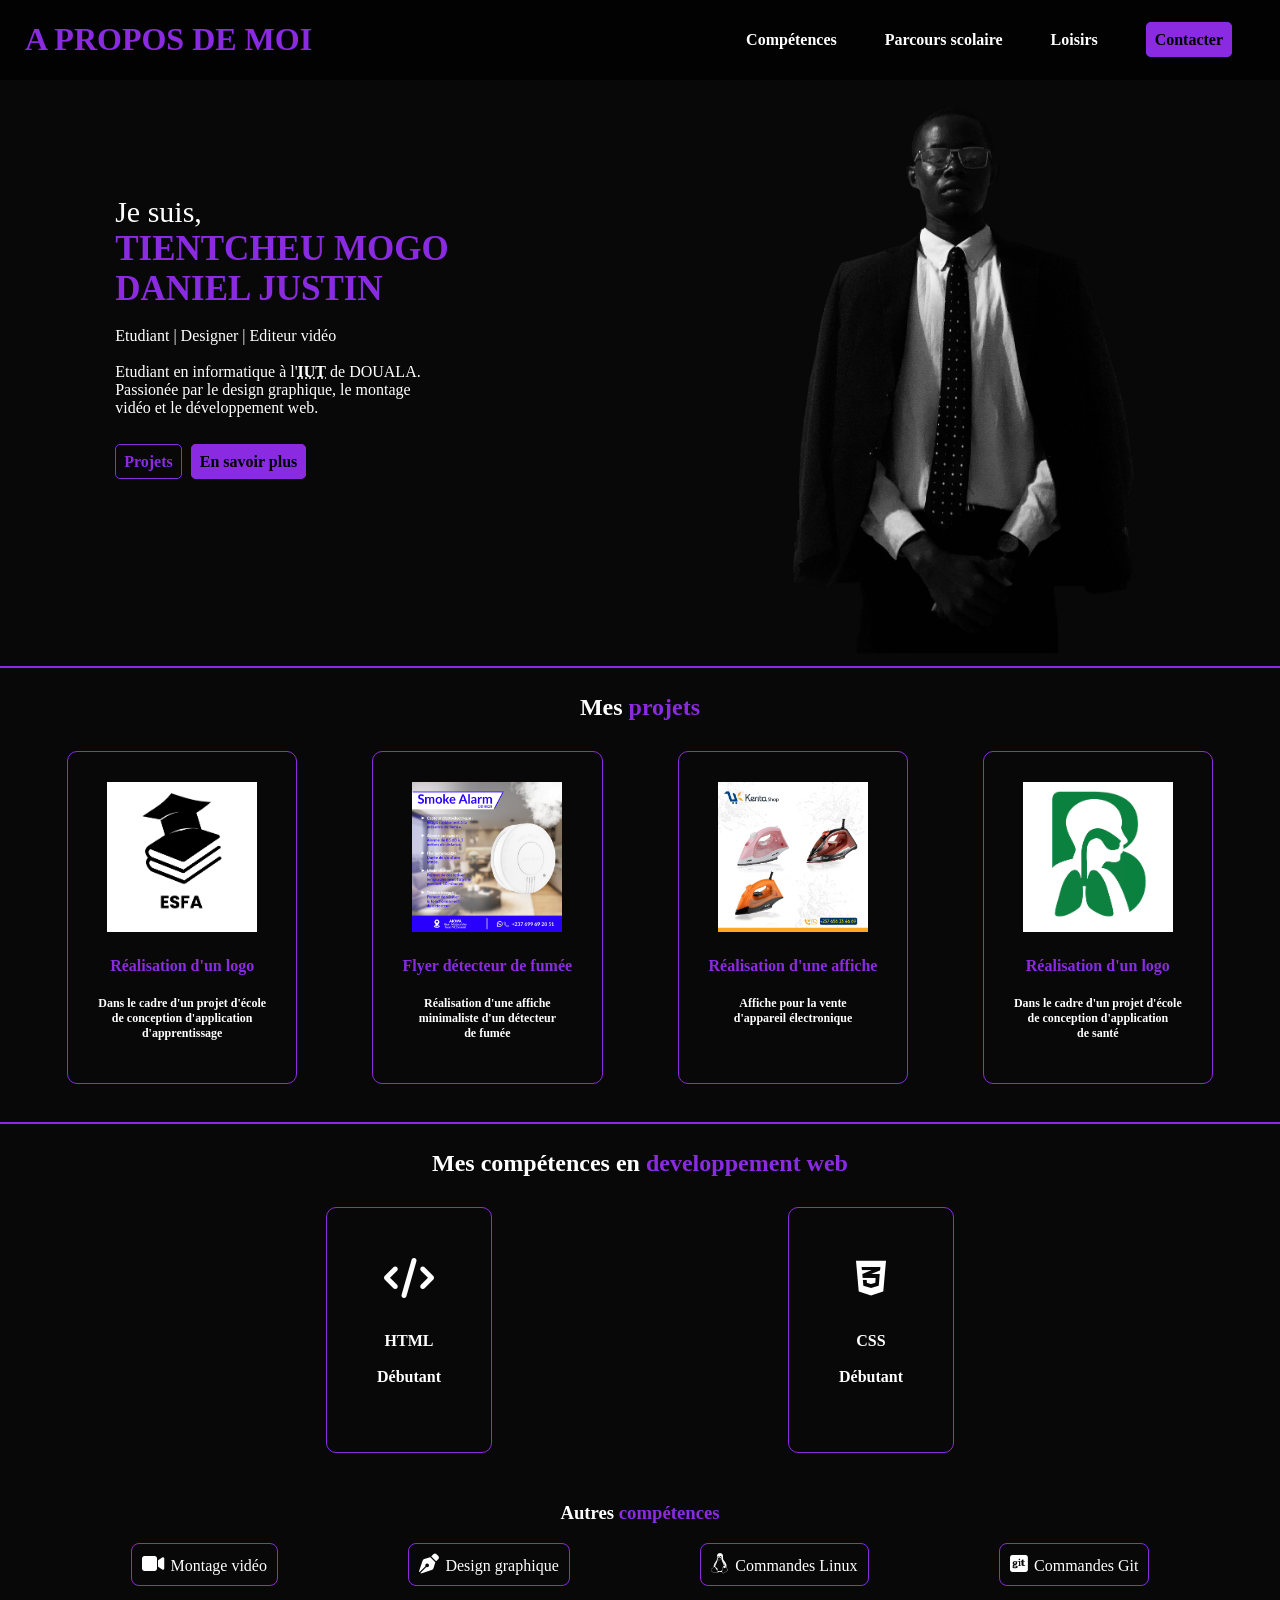
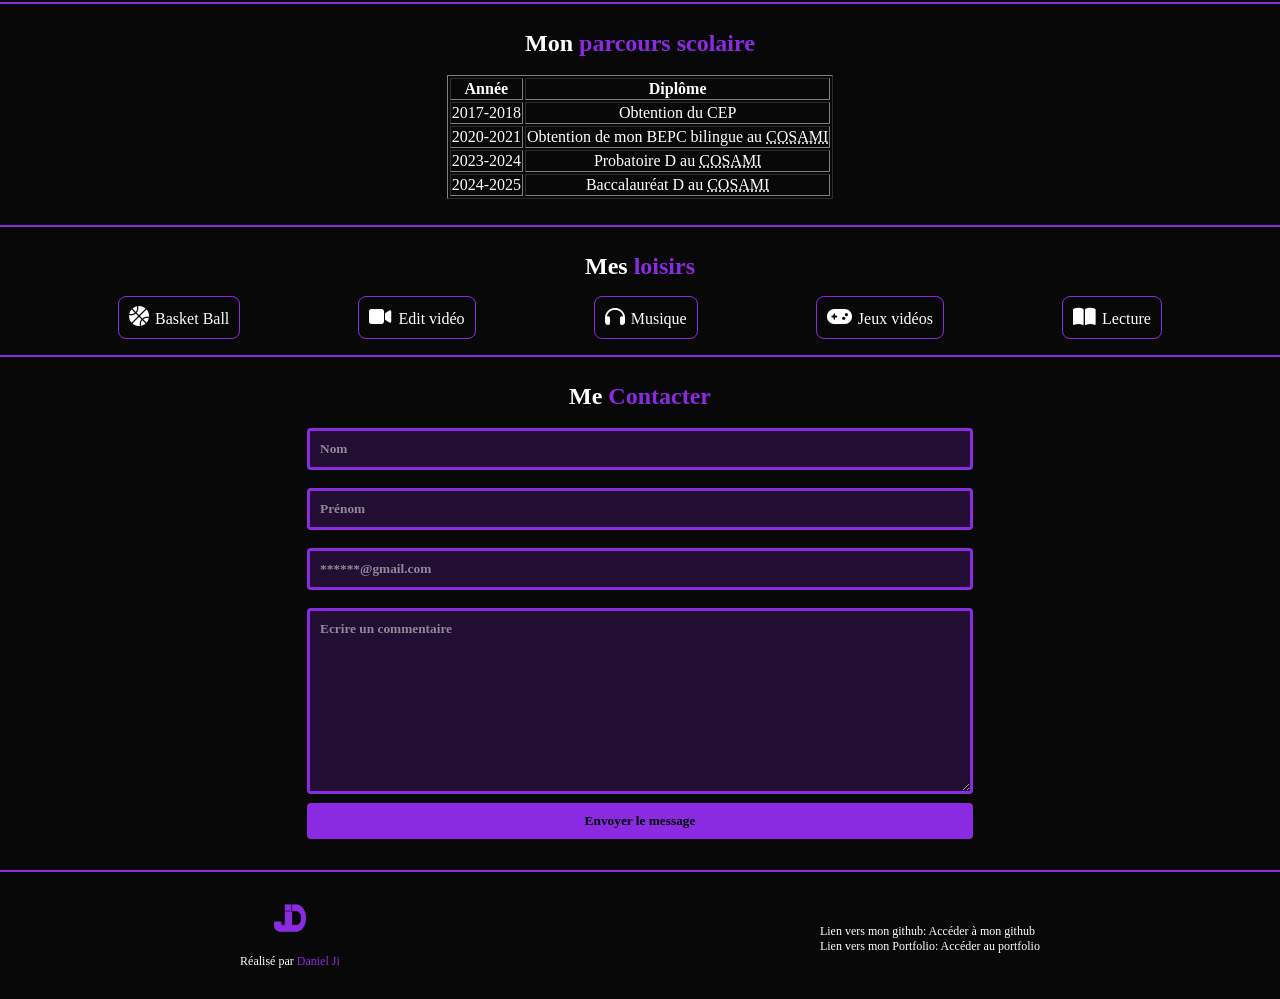
==== index.html @ fb2dfac0 "Premier commit" ====
<!DOCTYPE html>
<html lang="fr">

<head>
    <meta charset="UTF-8">
    <meta name="viewport" content="width=device-width, initial-scale=1.0">
    <title>A PROPOS DE MOI</title>
    <link rel="icon" type="image/webp" href="Logo about me.png">
    <link rel="stylesheet" href="style.css">
    <link rel="stylesheet" href="https://cdnjs.cloudflare.com/ajax/libs/font-awesome/6.4.0/css/all.min.css">
</head>

<body>
    <header id="begin">
        <div>
            <h1><a href="#start">A PROPOS DE MOI</a></h1>
        </div>
        <nav>
            <ul>
                <li><a href="#skills">Compétences</a></li>
                <li><a href="#level">Parcours scolaire</a></li>
                <li><a href="#hobby">Loisirs</a></li>
                <li><a href="#Contact" class="btn2">Contacter</a></li>
            </ul>
        </nav>
    </header>
    <section id="start">
        <div class="stdev">
            <p id="desp">
                <span id="com">Je suis,</span><br><span id="name"><strong>TIENTCHEU MOGO<br>DANIEL
                        JUSTIN</strong></span><br><br>Etudiant | Designer | Editeur vidéo <br><br>Etudiant
                en
                informatique à
                l'<b><abbr title="INSTITUT UNIVERSITAIRE DE TECHNOLOGIE">IUT</abbr></b> de
                DOUALA.<br>Passionée par le design graphique, le montage<br>vidéo et le développement web.<br><br><br><a
                    href="#Projets" id="btn1">Projets</a> <a href="#hobby" class="btn2">En savoir plus</a>
            </p>
        </div>
        <div class="stimg"><img src="About me.png" alt="Photo About Me" width="500px" class="glow">
        </div>
    </section>
    <hr>
    <br>
    <main>
        <section id="Projets" class="blanc">
            <h2>Mes <span>projets</span></h2>
            <div id="pj">
                <div>
                    <div><img src="Logo 2 Cahier de charge.png" alt="Logo ESFA" width="150px"></div>
                    <h4>Réalisation d'un logo</h4>
                    <p class="sub">Dans le cadre d'un projet d'école<br>de conception d'application<br>d'apprentissage
                    </p>
                </div>
                <div>
                    <div><img src="Smoke Alarm.png" alt="" width="150px"></div>
                    <h4>Flyer détecteur de fumée</h4>
                    <p class="sub">Réalisation d'une affiche<br>minimaliste d'un détecteur<br>de fumée
                    </p>
                </div>
                <div>
                    <div><img src="Flyer.jpeg" alt="" width="150px"></div>
                    <h4>Réalisation d'une affiche</h4>
                    <p class="sub">Affiche pour la vente<br>d'appareil électronique
                    </p>
                </div>
                <div>
                    <div><img src="Icône appli DUT.png" alt="" width="150px"></div>
                    <h4>Réalisation d'un logo</h4>
                    <p class="sub">Dans le cadre d'un projet d'école<br>de conception d'application<br>de santé</p>
                </div>
            </div>
        </section>
        <hr>
        <br>
        <section id="skills" class="blanc">
            <h2>Mes compétences en <span>developpement web</span></h2>
            <div id="dev">
                <div>
                    <div><i class="fa-solid fa-code"></i></div>
                    <p><br>HTML<br><br><span class="niv">Débutant</span></p>
                </div>
                <div>
                    <div><i class="fa-brands fa-css3-alt"></i></div>
                    <p><br>CSS<br><br><span class="niv">Débutant</span></p>
                </div>
            </div>
            <aside>
                <h3>Autres <span>compétences</span></h3>
                <ul>
                    <li><i class="fa-solid fa-video"></i> Montage vidéo</li>
                    <li><i class="fa-solid fa-pen-nib"></i> Design graphique</li>
                    <li><i class="fa-brands fa-linux"></i> Commandes Linux</li>
                    <li><i class="fa-brands fa-square-git"></i> Commandes Git</li>
                </ul>
            </aside>
        </section>
        <hr>
        <br>
        <section id="level" class="blanc">
            <h2 class="whitetitle">Mon <span>parcours scolaire</span></h2>
            <br>
            <table border="1" id="tb">
                <tr>
                    <th>Année</th>
                    <th>Diplôme</th>
                </tr>
                <tr>
                    <td>2017-2018</td>
                    <td>Obtention du CEP</td>
                </tr>
                <tr>
                    <td>2020-2021</td>
                    <td>Obtention de mon BEPC bilingue au <abbr title="Collège Saint Michel">COSAMI</abbr></td>
                </tr>
                <tr>
                    <td>2023-2024</td>
                    <td>Probatoire D au <abbr title="Collège Saint Michel">COSAMI</abbr></td>
                </tr>
                <tr>
                    <td>2024-2025</td>
                    <td>Baccalauréat D au <abbr title="Collège Saint Michel">COSAMI</abbr></td>
                </tr>
            </table>
            <br>
        </section>
        <hr>
        <br>
        <section id="hobby" class="blanc">
            <h2>Mes <span>loisirs</span></h2>
            <ol>
                <li><i class="fa-solid fa-basketball"></i> Basket Ball</li>
                <li><i class="fa-solid fa-video"></i> Edit vidéo</li>
                <li><i class="fa-solid fa-headphones"></i> Musique</li>
                <li><i class="fa-solid fa-gamepad"></i> Jeux vidéos</li>
                <li><i class="fa-solid fa-book-open"></i> Lecture</li>
            </ol>
        </section>
        <hr>
        <br>
        <form id="Contact">
            <h2>Me <span>Contacter</span></h2>
            <br>
            <label for="Name"></label>
            <input type="text" placeholder="Nom" class="zone" required>
            </br>
            </br>
            <label for="Surname"></label>
            <input type="text" placeholder="Prénom" class="zone" required>
            </br>
            </br>
            <label for="email"></label>
            <input type="email" name="E-mail" id="Myemail" placeholder="******@gmail.com" class="zone" required>
            </br>
            <label for="feedback"></label>
            </br>
            <textarea name="Commentaire" id="commentaire" placeholder="Ecrire un commentaire" rows="10" cols="40"
                class="zone"></textarea>
            </br>
            <button type="submit" id="zone2">Envoyer le message</button>
        </form>
    </main>
    <br>
    <hr>
    <br>
    <footer>
        <div>
            <img src="Logo about me.png" alt="" width="40px">
            <p>Réalisé par<span> Daniel Ji</span></p>
        </div>
        <div>
            <p>Lien vers mon github: <a href="https://github.com/MOGOAT0608">Accéder à mon github</a><br>Lien vers mon
                Portfolio: <a href="https://portfolio-etudiant-al1u60fjl-mogoat-0608-s-projects.vercel.app">Accéder au
                    portfolio</a>
            </p>
        </div>
    </footer>
    <br>



</body>

</html>
---- style.css ----
body {
    margin: 0px;
    background-color: rgb(8, 8, 8);
}

/* Entête */

header {
    display: flex;
    align-content: center;
    width: 100%;
    background-color: rgba(0, 0, 0, 0.7);
    display: flex;
    position: fixed;
    top: 0px;
    left: 0px;
    justify-content: space-evenly;
    align-items: center;
    z-index: 1000;
}

header>div {
    width: 60%;
}

#begin>div>h1>a {
    font-family: Race Sport;
    color: blueviolet;
}

header>nav {
    width: 50%;
}

header nav ul li a {
    text-decoration: none;
    color: white;
    font-family: Lato;
    font-weight: bold;
    border-radius: 30px;
}

#start {
    display: flex;
    margin-top: 80px;
}

.stdev {
    width: 50%;
}

.stimg {
    width: 50%;
    text-align: center;
}

header nav ul {
    justify-content: space-evenly;
    display: flex;
    margin-top: 5.4;
    padding-left: 0px;
}

h1,
h1>a {
    color: white;
    text-decoration: none;
}

h1 {
    transition: 0.3s ease;
    padding-left: 25px;
}

h1:hover {
    filter: drop-shadow(0 1px 1px white);
}

ul li {
    list-style: none;
    text-decoration: none;
}

#tb {
    /* margin-left: 20px; */
    color: white;
}

#tb>#start {
    margin-top: 79px;
    display: flex;
    align-items: center;
    margin-bottom: 0%;
}

.whitetitle {
    color: white;
}

#desp {
    padding: 18%;
    margin: 0%;
    color: white;
    font-family: Lato;
}

span {
    color: blueviolet;
}

.blanc {
    color: white;
    width: 100%;
    text-align: center;
    /* margin-top: 30px;
    margin-bottom: 80px; */
}


main {
    margin: auto;
    /* margin-top: 5%; */
}

form {
    color: white;
    text-align: center;

}

footer,
footer>div>p>a {
    color: white;
    text-decoration: none;
    font-family: Lato;
}

footer {
    text-align: center;
    font-size: 12px;
    display: flex;
    align-items: center;
    justify-content: space-around;
}

footer>div>p {
    text-align: justify;
}

footer>div>span {
    font-weight: bolder;
}

a:hover {
    color: blueviolet;
    transition: 0.3s ease;
}


.glow {
    transition: 0.3s ease;
}

.glow:hover {
    filter: drop-shadow(0 2px 2px blueviolet);
}

i {
    color: white;
}

ol {
    padding: 0px;
}

ol li {
    list-style: none;
}

table {
    margin: auto;
}

table>tr>th {
    font-family: Lato !important;
    color: blueviolet !important;
}

table>tr>td {
    font-family: consolas !important;
}

#name {
    font-size: 35px;
    font-weight: 700;
    font-family: Race Sport;
}

#com {
    font-family: Harlow solid;
    font-size: 30px;
    color: white;
}

#btn1 {
    border: solid blueviolet;
    text-decoration: none;
    color: blueviolet;
    font-weight: bolder;
    font-family: Lato, Bold;
    border-radius: 5px;
    margin-right: 5px;
    padding: 8px;
    border-width: 1px;
}

#btn1:hover {
    transition: 0.3s ease;
    background-color: rgba(138, 43, 226, 0.2);
}

.btn2 {
    border: solid blueviolet;
    border-width: 1px;
    background-color: blueviolet;
    text-decoration: none;
    color: black;
    font-weight: bolder;
    font-family: Lato, Bold;
    border-radius: 5px;
    padding: 8px;
}

.btn2:hover {
    transition: 0.3s ease;
    background-color: rgb(231, 231, 231);
    color: blueviolet;
}

.zone {
    width: 50%;
    padding: 10px;
    border: solid blueviolet;
    border-radius: 4px;
    background-color: rgba(138, 43, 226, 0.2);
    color: white;
    font-family: Lato;
    font-weight: bolder;
}

.zone::placeholder {
    color: white;
    opacity: 0.5;
    font-family: Lato;
    font-weight: bolder;
}

#zone2 {
    width: 52%;
    border: none;
    padding: 10px;
    border-radius: 4px;
    color: black;
    font-weight: bolder;
    font-family: Lato;
    background-color: rgb(138, 43, 226);
    text-decoration: none;
    margin-top: 5px;
    margin-bottom: 5px;
}

#pj {
    display: flex;
    padding: 30px;
    justify-content: space-around;
}

#pj>div {
    border: solid blueviolet;
    border-width: 1px;
    border-radius: 10px;
    padding: 30px;
}

#pj>div:hover {
    background-color: rgba(138, 43, 226, 0.2);
    transform: scale(1.05);
}

h4 {
    color: blueviolet;
    font-family: Lato;
}

h2 {
    font-family: lato;
    margin: 0px !important;
}

hr {
    border: none;
    height: 2px;
    background-color: blueviolet;
}

.sub {
    font-family: Lato;
    font-size: 12px;
    font-weight: bolder;
}

#dev {
    display: flex;
    justify-content: space-evenly;
    padding: 30px;
}

#dev>div:hover {
    background-color: rgba(138, 43, 226, 0.2);
    transform: scale(1.05);
}

#dev>div {
    /* margin: auto; */
    border: solid blueviolet;
    border-width: 1px;
    border-radius: 10px;
    padding: 50px;
}

#dev>div>div>i {
    font-size: 40px;
}

#dev>div>div>i:hover {
    color: blueviolet;
}

.niv:hover {
    color: blueviolet;
}

#dev>div>p {
    font-family: consolas;
    font-weight: bolder;
}

.niv {
    color: white;
    font-weight: 0px;
}

aside>ul {
    padding-left: 0px;
}

#hobby>ol {
    display: flex;
    justify-content: space-evenly;
}

#hobby>ol>li {
    border: solid blueviolet;
    border-width: 1.5px;
    border-radius: 8px;
    padding: 10px;
    align-items: center;
    font-family: Lato;
}

#hobby>ol>li:hover {
    background-color: rgba(138, 43, 226, 0.2);
    transform: scale(1.05);
}

#hobby>ol>li>i {
    font-size: 20px;
    margin-right: 2px;
}

#hobby>ol>li>i:hover {
    color: blueviolet;
}

aside>ul {
    display: flex;
    justify-content: space-evenly;
}

aside>ul>li {
    border: solid blueviolet;
    border-width: 1.5px;
    border-radius: 8px;
    padding: 10px;
    align-items: center;
    font-family: Lato;
}

aside>ul>li:hover {
    background-color: rgba(138, 43, 226, 0.2);
    transform: scale(1.05);
}

aside>ul>li>i {
    font-size: 20px;
    margin-right: 2px;
}

aside>ul>li>i:hover {
    color: blueviolet;
}

h3 {
    font-family: Lato;
}
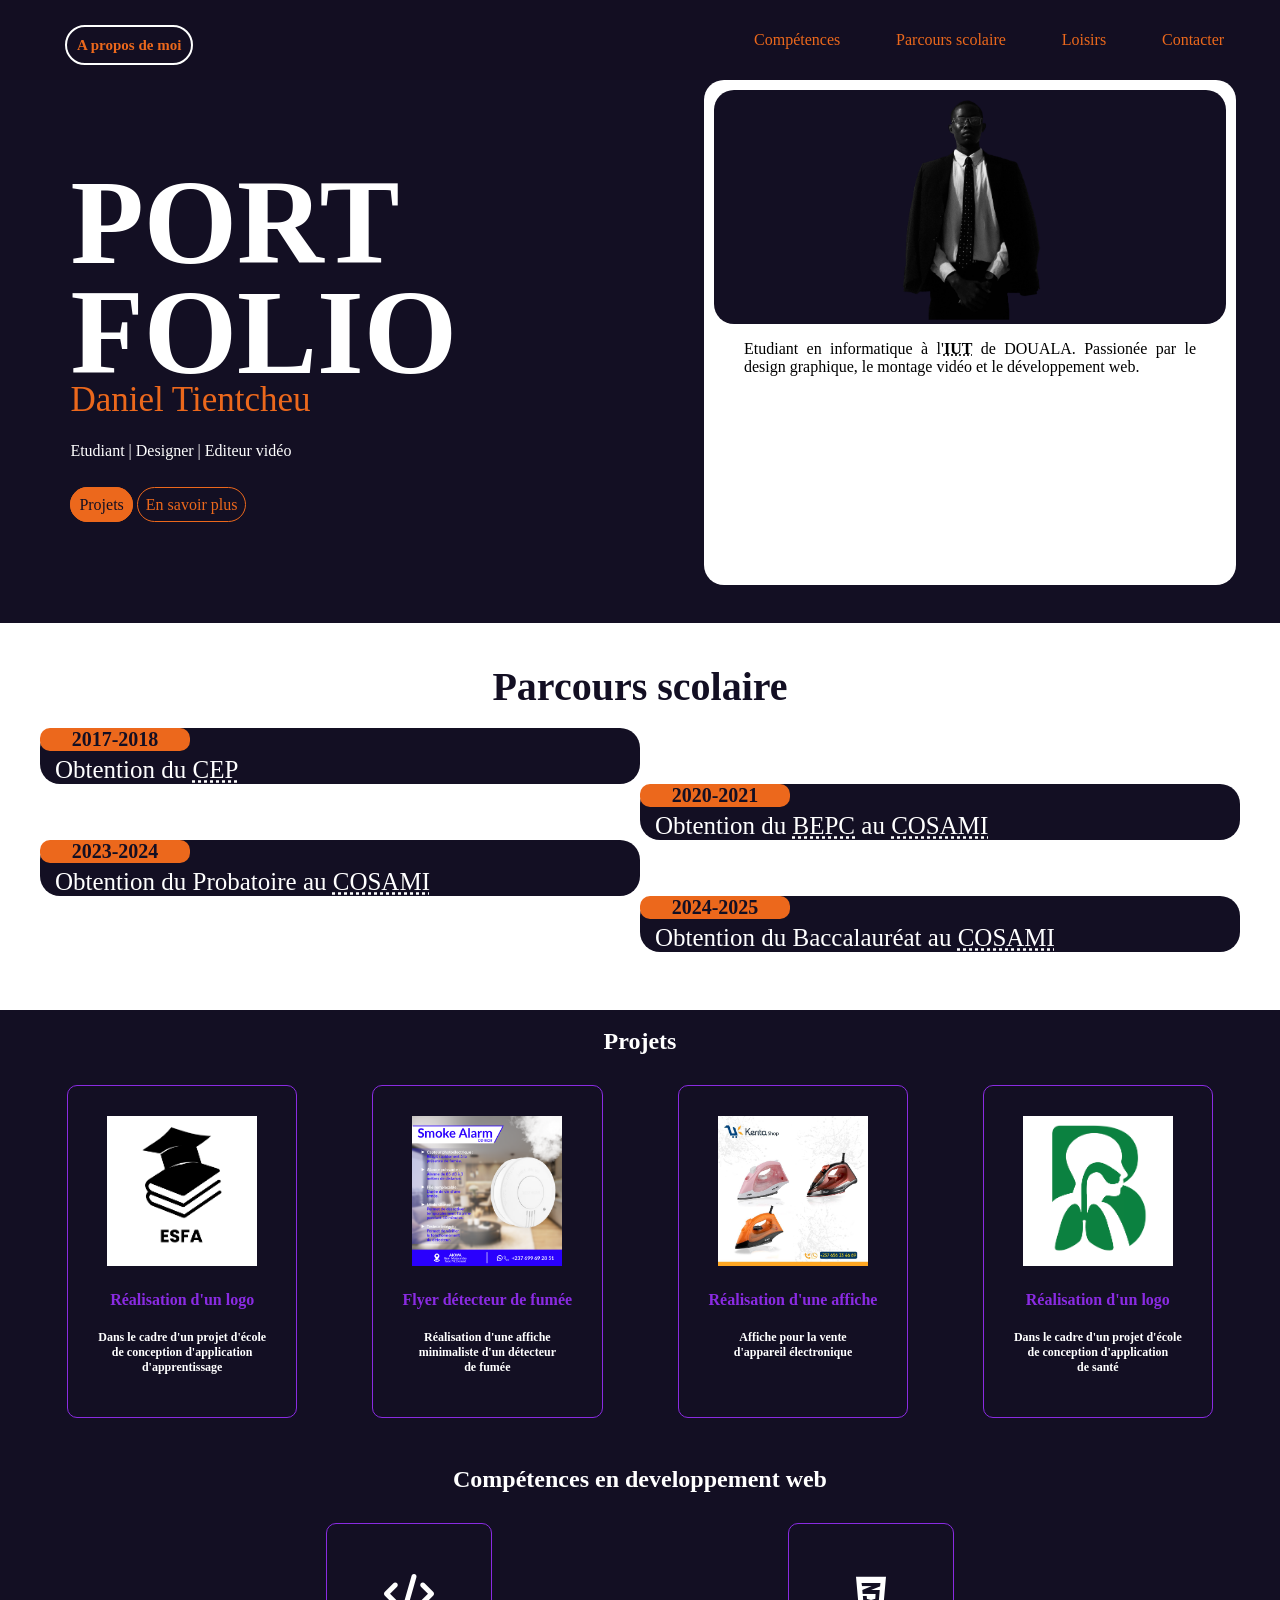
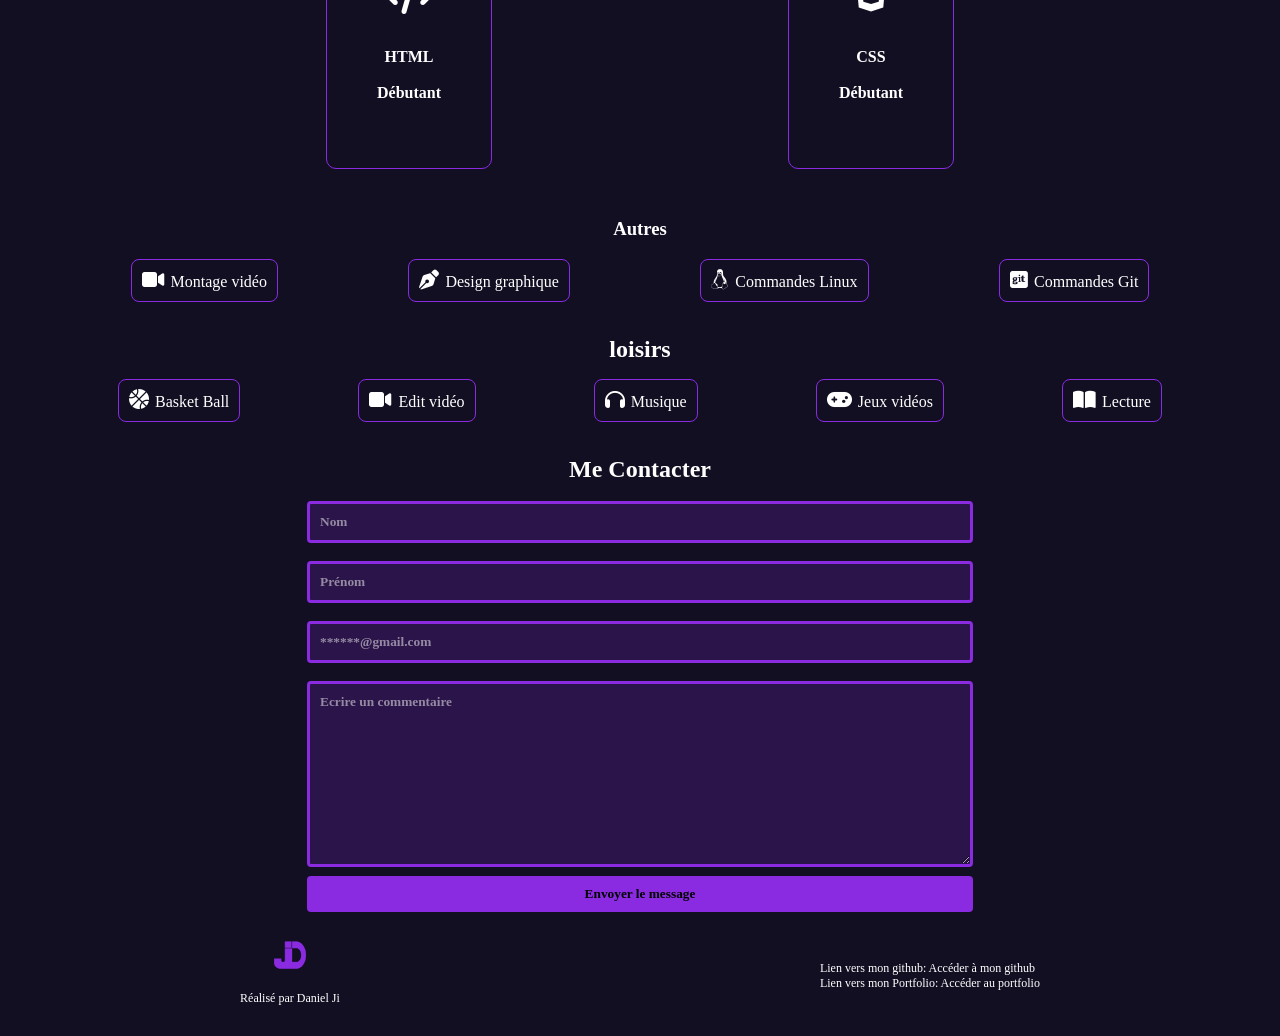
==== commit a6c153b1: "Deuxième commit" ====
--- a/index.html
+++ b/index.html
@@ -13,37 +13,83 @@
 <body>
     <header id="begin">
         <div>
-            <h1><a href="#start">A PROPOS DE MOI</a></h1>
+            <h1><a href="#start">A propos de moi</a></h1>
         </div>
         <nav>
             <ul>
                 <li><a href="#skills">Compétences</a></li>
                 <li><a href="#level">Parcours scolaire</a></li>
                 <li><a href="#hobby">Loisirs</a></li>
-                <li><a href="#Contact" class="btn2">Contacter</a></li>
+                <li><a href="#Contact">Contacter</a></li>
             </ul>
         </nav>
     </header>
     <section id="start">
         <div class="stdev">
             <p id="desp">
-                <span id="com">Je suis,</span><br><span id="name"><strong>TIENTCHEU MOGO<br>DANIEL
-                        JUSTIN</strong></span><br><br>Etudiant | Designer | Editeur vidéo <br><br>Etudiant
-                en
-                informatique à
-                l'<b><abbr title="INSTITUT UNIVERSITAIRE DE TECHNOLOGIE">IUT</abbr></b> de
-                DOUALA.<br>Passionée par le design graphique, le montage<br>vidéo et le développement web.<br><br><br><a
-                    href="#Projets" id="btn1">Projets</a> <a href="#hobby" class="btn2">En savoir plus</a>
+                <br><span id="name"><strong>PORT<br>FOLIO</strong></span><br><span id="name2">Daniel
+                    Tientcheu</span><br><br><br> Etudiant
+                | Designer | Editeur vidéo <br><br><br><a href="#Projets" id="btn1">Projets</a> <a href="#hobby"
+                    class="btn2">En
+                    savoir plus</a>
             </p>
         </div>
-        <div class="stimg"><img src="About me.png" alt="Photo About Me" width="500px" class="glow">
+        <div class="stimg">
+            <div class="stimg1"><img src="About me.png" alt="Photo About Me" width="200px"></div>
+            <div>
+                <p>Etudiant
+                    en
+                    informatique à
+                    l'<b><abbr title="INSTITUT UNIVERSITAIRE DE TECHNOLOGIE">IUT</abbr></b> de
+                    DOUALA. Passionée par le design graphique, le montage vidéo et le développement web.</p>
+            </div>
         </div>
     </section>
-    <hr>
     <br>
     <main>
+        <section id="level" class="clair">
+            <h2><span>Parcours scolaire</span></h2>
+            <br>
+            <div class="left">
+                <h3>2017-2018</h3>
+                <div>
+                    <p>Obtention du <abbr title="Certificat Etude Primaire">CEP</abbr></p>
+                </div>
+            </div>
+            <div class="oneright">
+                <div class="first">
+
+                </div>
+                <div class="right">
+                    <h3>2020-2021</h3>
+                    <div>
+                        <p>Obtention du <abbr title="Brevet d'Etude du Premier Cycle">BEPC</abbr> au <abbr
+                                title="Collège Saint Michel">COSAMI</abbr></p>
+                    </div>
+                </div>
+            </div>
+            <div class="left">
+                <h3>2023-2024</h3>
+                <div>
+                    <p>Obtention du Probatoire au <abbr title="Collège Saint Michel">COSAMI</abbr></p>
+                </div>
+            </div>
+            <div class="oneright">
+                <div class="first">
+
+                </div>
+                <div class="right">
+                    <h3>2024-2025</h3>
+                    <div>
+                        <p>Obtention du Baccalauréat au <abbr title="Collège Saint Michel">COSAMI</abbr></p>
+                    </div>
+                </div>
+            </div>
+            <br>
+        </section>
+        <br>
         <section id="Projets" class="blanc">
-            <h2>Mes <span>projets</span></h2>
+            <h2><span>Projets</span></h2>
             <div id="pj">
                 <div>
                     <div><img src="Logo 2 Cahier de charge.png" alt="Logo ESFA" width="150px"></div>
@@ -70,10 +116,9 @@
                 </div>
             </div>
         </section>
-        <hr>
         <br>
         <section id="skills" class="blanc">
-            <h2>Mes compétences en <span>developpement web</span></h2>
+            <h2><span>Compétences en developpement web</span></h2>
             <div id="dev">
                 <div>
                     <div><i class="fa-solid fa-code"></i></div>
@@ -85,7 +130,7 @@
                 </div>
             </div>
             <aside>
-                <h3>Autres <span>compétences</span></h3>
+                <h3><span>Autres</span></h3>
                 <ul>
                     <li><i class="fa-solid fa-video"></i> Montage vidéo</li>
                     <li><i class="fa-solid fa-pen-nib"></i> Design graphique</li>
@@ -94,39 +139,9 @@
                 </ul>
             </aside>
         </section>
-        <hr>
-        <br>
-        <section id="level" class="blanc">
-            <h2 class="whitetitle">Mon <span>parcours scolaire</span></h2>
-            <br>
-            <table border="1" id="tb">
-                <tr>
-                    <th>Année</th>
-                    <th>Diplôme</th>
-                </tr>
-                <tr>
-                    <td>2017-2018</td>
-                    <td>Obtention du CEP</td>
-                </tr>
-                <tr>
-                    <td>2020-2021</td>
-                    <td>Obtention de mon BEPC bilingue au <abbr title="Collège Saint Michel">COSAMI</abbr></td>
-                </tr>
-                <tr>
-                    <td>2023-2024</td>
-                    <td>Probatoire D au <abbr title="Collège Saint Michel">COSAMI</abbr></td>
-                </tr>
-                <tr>
-                    <td>2024-2025</td>
-                    <td>Baccalauréat D au <abbr title="Collège Saint Michel">COSAMI</abbr></td>
-                </tr>
-            </table>
-            <br>
-        </section>
-        <hr>
         <br>
         <section id="hobby" class="blanc">
-            <h2>Mes <span>loisirs</span></h2>
+            <h2><span>loisirs</span></h2>
             <ol>
                 <li><i class="fa-solid fa-basketball"></i> Basket Ball</li>
                 <li><i class="fa-solid fa-video"></i> Edit vidéo</li>
@@ -135,10 +150,9 @@
                 <li><i class="fa-solid fa-book-open"></i> Lecture</li>
             </ol>
         </section>
-        <hr>
         <br>
         <form id="Contact">
-            <h2>Me <span>Contacter</span></h2>
+            <h2><span>Me Contacter</span></h2>
             <br>
             <label for="Name"></label>
             <input type="text" placeholder="Nom" class="zone" required>
@@ -159,9 +173,7 @@
             <button type="submit" id="zone2">Envoyer le message</button>
         </form>
     </main>
-    <br>
-    <hr>
-    <br>
+    <br <br>
     <footer>
         <div>
             <img src="Logo about me.png" alt="" width="40px">
--- a/style.css
+++ b/style.css
@@ -1,6 +1,6 @@
 body {
     margin: 0px;
-    background-color: rgb(8, 8, 8);
+    background-color: rgb(19, 15, 35);
 }
 
 /* Entête */
@@ -9,7 +9,7 @@
     display: flex;
     align-content: center;
     width: 100%;
-    background-color: rgba(0, 0, 0, 0.7);
+    background-color: rgba(19, 15, 35, 0.95);
     display: flex;
     position: fixed;
     top: 0px;
@@ -24,8 +24,13 @@
 }
 
 #begin>div>h1>a {
-    font-family: Race Sport;
-    color: blueviolet;
+    font-family: Poppins, regular;
+    color: rgb(236, 104, 28);
+    border: solid white;
+    border-radius: 20px;
+    padding: 10px;
+    font-size: 15px;
+    border-width: 2px;
 }
 
 header>nav {
@@ -34,24 +39,40 @@
 
 header nav ul li a {
     text-decoration: none;
-    color: white;
-    font-family: Lato;
-    font-weight: bold;
+    color: rgb(236, 104, 28);
+    font-family: Poppins;
+    /* font-weight: bold; */
     border-radius: 30px;
 }
 
 #start {
     display: flex;
     margin-top: 80px;
+    margin-bottom: 20px;
 }
 
 .stdev {
-    width: 50%;
+    width: 55%;
 }
 
 .stimg {
-    width: 50%;
-    text-align: center;
+    width: 40%;
+    text-align: center;
+    background-color: white;
+    border-radius: 20px;
+    padding: 10px;
+}
+
+.stimg>div>p {
+    font-family: Poppins, regular;
+    text-align: justify;
+    padding-left: 30px;
+    padding-right: 30px;
+}
+
+.stimg1 {
+    background-color: rgb(19, 15, 35);
+    border-radius: 20px;
 }
 
 header nav ul {
@@ -69,11 +90,11 @@
 
 h1 {
     transition: 0.3s ease;
-    padding-left: 25px;
-}
-
-h1:hover {
-    filter: drop-shadow(0 1px 1px white);
+    padding-left: 65px;
+}
+
+#begin>div>h1>a:hover {
+    color: white;
 }
 
 ul li {
@@ -86,6 +107,7 @@
     color: white;
 }
 
+
 #tb>#start {
     margin-top: 79px;
     display: flex;
@@ -93,19 +115,16 @@
     margin-bottom: 0%;
 }
 
-.whitetitle {
-    color: white;
-}
+
+/* Partie descritive */
 
 #desp {
-    padding: 18%;
+    position: relative;
+    padding: 10%;
     margin: 0%;
     color: white;
     font-family: Lato;
-}
-
-span {
-    color: blueviolet;
+
 }
 
 .blanc {
@@ -116,6 +135,8 @@
     margin-bottom: 80px; */
 }
 
+
+/* Formulaire et partie principale du code */
 
 main {
     margin: auto;
@@ -128,6 +149,8 @@
 
 }
 
+/* Pied de page */
+
 footer,
 footer>div>p>a {
     color: white;
@@ -151,19 +174,14 @@
     font-weight: bolder;
 }
 
+/* Transition navbar */
+
 a:hover {
-    color: blueviolet;
+    color: white;
     transition: 0.3s ease;
 }
 
 
-.glow {
-    transition: 0.3s ease;
-}
-
-.glow:hover {
-    filter: drop-shadow(0 2px 2px blueviolet);
-}
 
 i {
     color: white;
@@ -177,24 +195,30 @@
     list-style: none;
 }
 
-table {
-    margin: auto;
-}
-
-table>tr>th {
-    font-family: Lato !important;
-    color: blueviolet !important;
-}
-
-table>tr>td {
-    font-family: consolas !important;
-}
+/* Modification sur le nom première partie */
 
 #name {
+    position: relative;
+    z-index: 1;
+    font-size: 120px;
+    font-weight: 700;
+    font-family: Nevera;
+    color: white;
+    line-height: 110px;
+
+}
+
+#name2 {
+    position: absolute;
+    color: rgb(236, 104, 28);
+    font-family: Haroopath;
     font-size: 35px;
-    font-weight: 700;
-    font-family: Race Sport;
-}
+    line-height: 80px;
+    z-index: 2;
+    top: 280px;
+    /* left: 0px; */
+}
+
 
 #com {
     font-family: Harlow solid;
@@ -202,39 +226,126 @@
     color: white;
 }
 
+/* Bouton de la première partie */
+
 #btn1 {
-    border: solid blueviolet;
-    text-decoration: none;
-    color: blueviolet;
-    font-weight: bolder;
-    font-family: Lato, Bold;
-    border-radius: 5px;
+    border: solid rgb(236, 104, 28);
+    border-width: 1px;
+    background-color: rgb(236, 104, 28);
+    text-decoration: none;
+    color: rgb(19, 15, 35);
+    /* font-weight: bolder; */
+    font-family: Poppins, Bold;
+    border-radius: 20px;
+    padding: 8px;
+}
+
+#btn1:hover {
+    transition: 0.3s ease;
+    background-color: rgb(231, 231, 231);
+    color: rgb(19, 15, 35);
+}
+
+.btn2 {
+    border: solid rgb(236, 104, 28);
+    text-decoration: none;
+    color: rgb(236, 104, 28);
+    /* font-weight: bolder; */
+    font-family: Poppins, Bold;
+    border-radius: 20px;
     margin-right: 5px;
     padding: 8px;
     border-width: 1px;
 }
 
-#btn1:hover {
-    transition: 0.3s ease;
-    background-color: rgba(138, 43, 226, 0.2);
-}
-
-.btn2 {
-    border: solid blueviolet;
-    border-width: 1px;
-    background-color: blueviolet;
-    text-decoration: none;
-    color: black;
-    font-weight: bolder;
-    font-family: Lato, Bold;
-    border-radius: 5px;
-    padding: 8px;
-}
-
 .btn2:hover {
     transition: 0.3s ease;
-    background-color: rgb(231, 231, 231);
-    color: blueviolet;
+    background-color: rgba(236, 104, 28, 0.2);
+}
+
+/* Parcours scolaire */
+
+.clair {
+    background-color: white;
+    padding: 40px;
+}
+
+.clair>h2 {
+    text-align: center;
+    color: rgb(19, 15, 35);
+    font-family: Nevera;
+    font-size: 40px;
+}
+
+.clair .left {
+    background-color: rgb(19, 15, 35);
+    border-radius: 20px;
+    width: 50%;
+}
+
+.clair .left div p {
+    padding-left: 15px;
+    align-items: flex-start;
+    margin-top: 5px;
+    margin-bottom: 0;
+}
+
+.clair>.left>h3 {
+    background-color: rgb(236, 104, 28);
+    color: rgb(19, 15, 35);
+    border-radius: 10px;
+    width: auto;
+    font-family: Poppins;
+    font-size: 20px;
+    width: 25%;
+    text-align: center;
+    margin: 0;
+}
+
+
+.clair>div>div>p {
+    color: white;
+    font-family: Poppins;
+    font-size: 25px;
+}
+
+
+.oneright {
+    display: flex;
+}
+
+.first {
+    width: 50%;
+}
+
+
+.right {
+    background-color: rgb(19, 15, 35);
+    border-radius: 20px;
+    width: 50%;
+}
+
+.right h3 {
+    background-color: rgb(236, 104, 28);
+    color: rgb(19, 15, 35);
+    border-radius: 10px;
+    width: auto;
+    font-family: Poppins;
+    font-size: 20px;
+    width: 25%;
+    margin-top: 0;
+    text-align: center;
+    margin-bottom: 0;
+}
+
+
+.clair .oneright .right p {
+    color: white;
+    font-family: Poppins;
+    font-size: 25px;
+    padding-left: 15px;
+    margin-top: 5px;
+    margin-bottom: 0;
 }
 
 .zone {
@@ -412,4 +523,13 @@
 
 h3 {
     font-family: Lato;
+}
+
+
+
+.stimg>div>p>.nom {
+    font-size: 20px;
+    text-align: center !important;
+    font-weight: bolder;
+    color: rgb(19, 15, 35);
 }
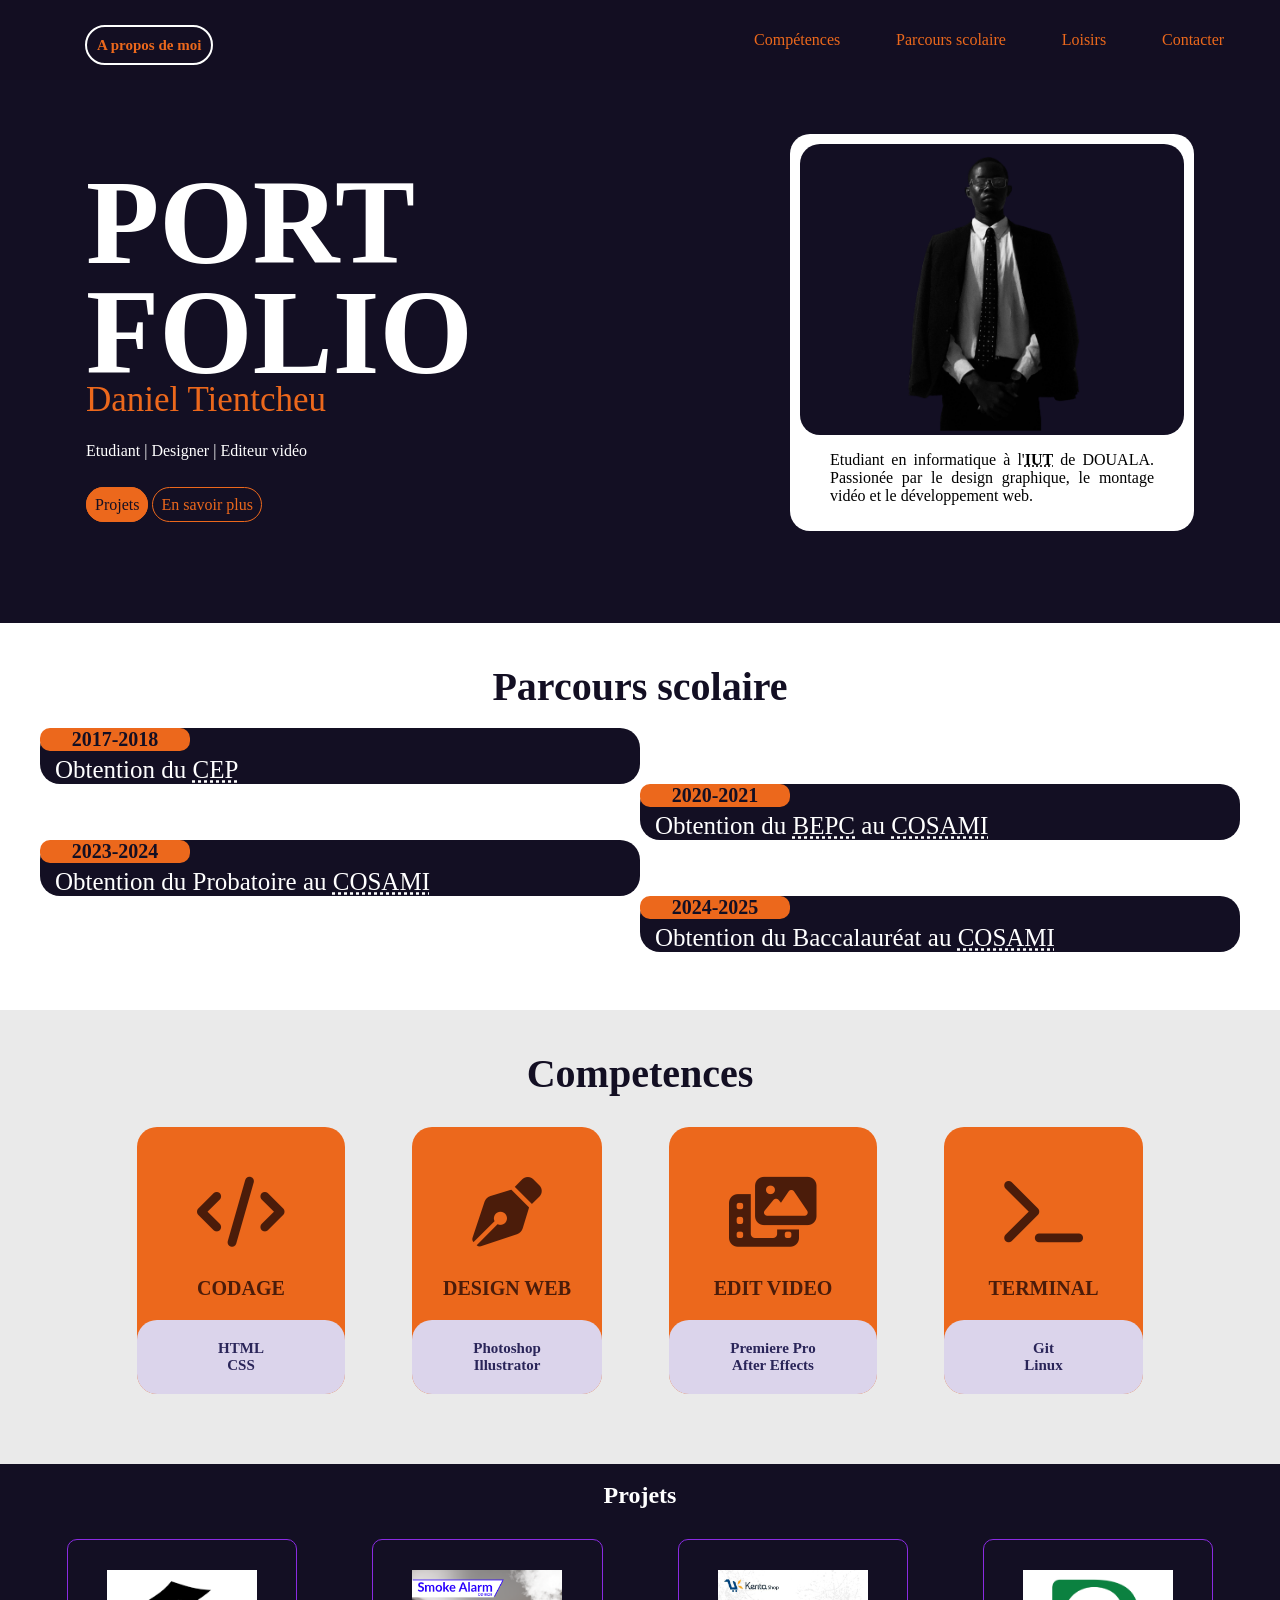
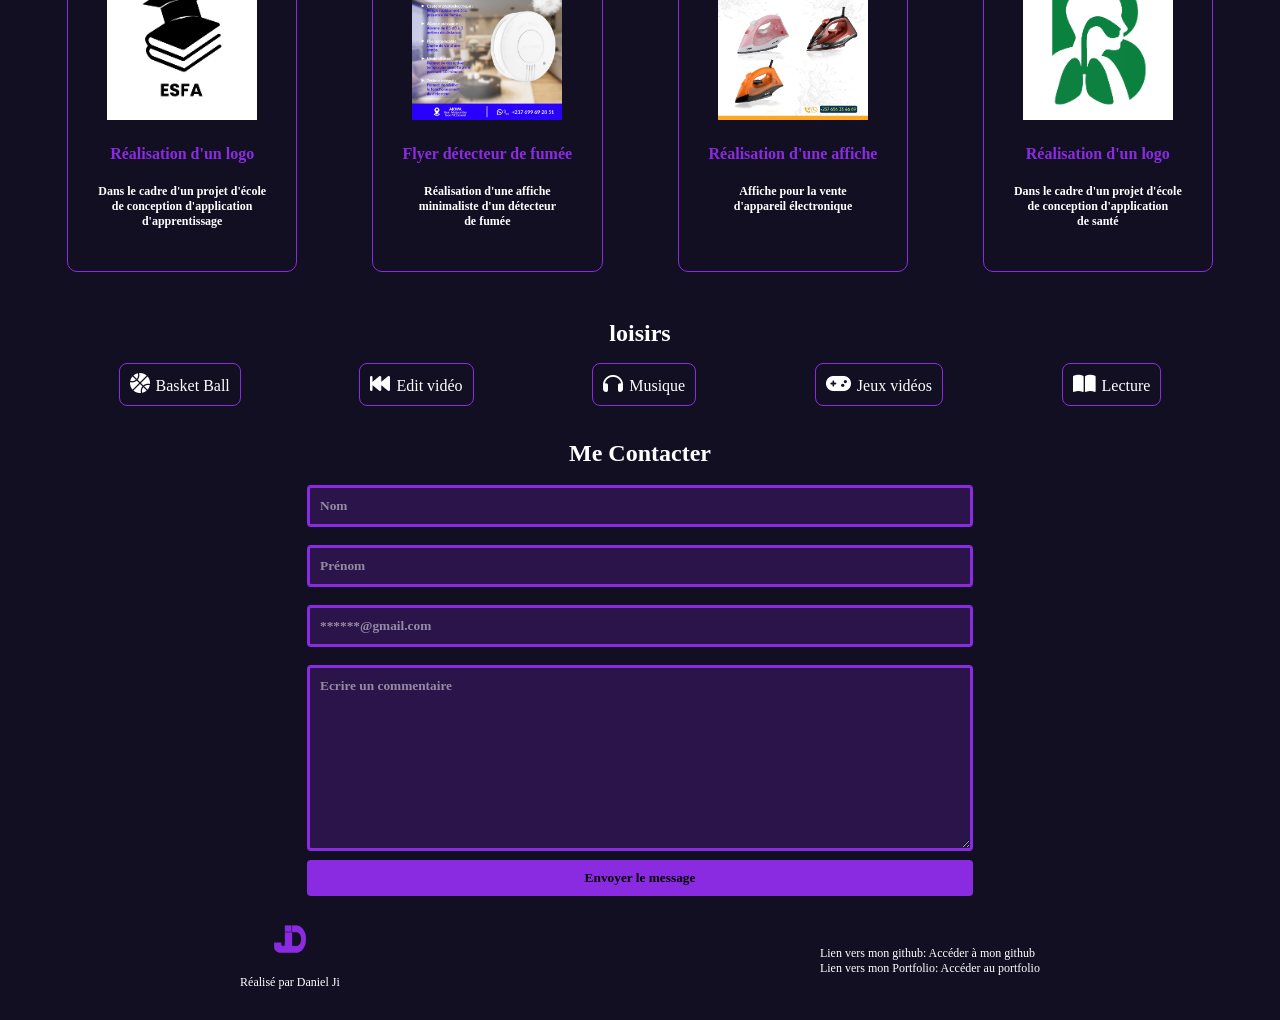
==== commit afbc5fa6: "Version 3 About Me" ====
--- a/index.html
+++ b/index.html
@@ -35,7 +35,7 @@
             </p>
         </div>
         <div class="stimg">
-            <div class="stimg1"><img src="About me.png" alt="Photo About Me" width="200px"></div>
+            <div class="stimg1"><img src="About me.png" alt="Photo About Me" width="250px"></div>
             <div>
                 <p>Etudiant
                     en
@@ -87,6 +87,47 @@
             </div>
             <br>
         </section>
+        <section id="skills" class="clair2">
+            <h2>Competences</h2>
+            <div id="dev">
+                <div>
+                    <div><i class="fa-solid fa-code"></i></div>
+                    <div class="nskill">
+                        <p>CODAGE</p>
+                    </div>
+                    <div class="dskill">
+                        <p>HTML<br>CSS</p>
+                    </div>
+                </div>
+                <div>
+                    <div><i class="fa-solid fa-pen-nib"></i></div>
+                    <div class="nskill">
+                        <p>DESIGN WEB</p>
+                    </div>
+                    <div class="dskill">
+                        <p>Photoshop<br>Illustrator</p>
+                    </div>
+                </div>
+                <div>
+                    <div><i class="fa-solid fa-photo-film"></i></div>
+                    <div class="nskill">
+                        <p>EDIT VIDEO</p>
+                    </div>
+                    <div class="dskill">
+                        <p>Premiere Pro<br>After Effects</p>
+                    </div>
+                </div>
+                <div>
+                    <div><i class="fa-solid fa-terminal"></i></div>
+                    <div class="nskill">
+                        <p>TERMINAL</p>
+                    </div>
+                    <div class="dskill">
+                        <p>Git<br>Linux</p>
+                    </div>
+                </div>
+            </div>
+        </section>
         <br>
         <section id="Projets" class="blanc">
             <h2><span>Projets</span></h2>
@@ -115,36 +156,13 @@
                     <p class="sub">Dans le cadre d'un projet d'école<br>de conception d'application<br>de santé</p>
                 </div>
             </div>
-        </section>
-        <br>
-        <section id="skills" class="blanc">
-            <h2><span>Compétences en developpement web</span></h2>
-            <div id="dev">
-                <div>
-                    <div><i class="fa-solid fa-code"></i></div>
-                    <p><br>HTML<br><br><span class="niv">Débutant</span></p>
-                </div>
-                <div>
-                    <div><i class="fa-brands fa-css3-alt"></i></div>
-                    <p><br>CSS<br><br><span class="niv">Débutant</span></p>
-                </div>
-            </div>
-            <aside>
-                <h3><span>Autres</span></h3>
-                <ul>
-                    <li><i class="fa-solid fa-video"></i> Montage vidéo</li>
-                    <li><i class="fa-solid fa-pen-nib"></i> Design graphique</li>
-                    <li><i class="fa-brands fa-linux"></i> Commandes Linux</li>
-                    <li><i class="fa-brands fa-square-git"></i> Commandes Git</li>
-                </ul>
-            </aside>
         </section>
         <br>
         <section id="hobby" class="blanc">
             <h2><span>loisirs</span></h2>
             <ol>
                 <li><i class="fa-solid fa-basketball"></i> Basket Ball</li>
-                <li><i class="fa-solid fa-video"></i> Edit vidéo</li>
+                <li><i class="fa-solid fa-backward-fast"></i> Edit vidéo</li>
                 <li><i class="fa-solid fa-headphones"></i> Musique</li>
                 <li><i class="fa-solid fa-gamepad"></i> Jeux vidéos</li>
                 <li><i class="fa-solid fa-book-open"></i> Lecture</li>
--- a/style.css
+++ b/style.css
@@ -49,6 +49,8 @@
     display: flex;
     margin-top: 80px;
     margin-bottom: 20px;
+    align-items: center;
+    justify-content: center;
 }
 
 .stdev {
@@ -56,7 +58,8 @@
 }
 
 .stimg {
-    width: 40%;
+    width: 30%;
+    /* height: 40%; */
     text-align: center;
     background-color: white;
     border-radius: 20px;
@@ -90,7 +93,7 @@
 
 h1 {
     transition: 0.3s ease;
-    padding-left: 65px;
+    padding-left: 85px;
 }
 
 #begin>div>h1>a:hover {
@@ -116,15 +119,14 @@
 }
 
 
-/* Partie descritive */
+/* Partie descriptive */
 
 #desp {
     position: relative;
-    padding: 10%;
+    padding: 10% 0%;
     margin: 0%;
     color: white;
     font-family: Lato;
-
 }
 
 .blanc {
@@ -207,6 +209,7 @@
     line-height: 110px;
 
 }
+
 
 #name2 {
     position: absolute;
@@ -348,6 +351,11 @@
     margin-bottom: 0;
 }
 
+.clair2 {
+    background-color: rgb(234, 234, 234);
+    padding: 40px;
+}
+
 .zone {
     width: 50%;
     padding: 10px;
@@ -426,35 +434,57 @@
     padding: 30px;
 }
 
+
+.clair2>h2 {
+    text-align: center;
+    color: rgb(19, 15, 35);
+    font-family: Nevera;
+    font-size: 40px;
+}
+
+#dev>div {
+    background-color: rgb(236, 104, 28);
+    border-radius: 20px;
+    padding: 50px 0px 0px 0px;
+    text-align: center;
+}
+
 #dev>div:hover {
-    background-color: rgba(138, 43, 226, 0.2);
+    /* background-color: rgb(19, 15, 35); */
+    transition: 0.3s ease;
     transform: scale(1.05);
 }
 
-#dev>div {
-    /* margin: auto; */
-    border: solid blueviolet;
-    border-width: 1px;
-    border-radius: 10px;
-    padding: 50px;
-}
-
 #dev>div>div>i {
-    font-size: 40px;
-}
-
-#dev>div>div>i:hover {
-    color: blueviolet;
-}
-
-.niv:hover {
-    color: blueviolet;
-}
-
-#dev>div>p {
-    font-family: consolas;
-    font-weight: bolder;
-}
+    font-size: 70px;
+    color: rgb(75, 28, 10);
+    margin-bottom: 10px;
+    margin-left: 60px;
+    margin-right: 60px;
+}
+
+#dev>div>.nskill>p {
+    font-family: Nevera;
+    font-weight: bolder;
+    color: rgb(75, 28, 10);
+    font-size: 20px;
+}
+
+/* #dev>div>.dskill {
+    padding: 100%;
+} */
+
+#dev>div>.dskill>p {
+    background-color: rgb(219, 212, 235);
+    font-family: Nevera;
+    font-weight: bolder;
+    color: rgb(42, 37, 89);
+    font-size: 15px;
+    margin: 0;
+    border-radius: 20px;
+    padding: 20px;
+}
+
 
 .niv {
     color: white;
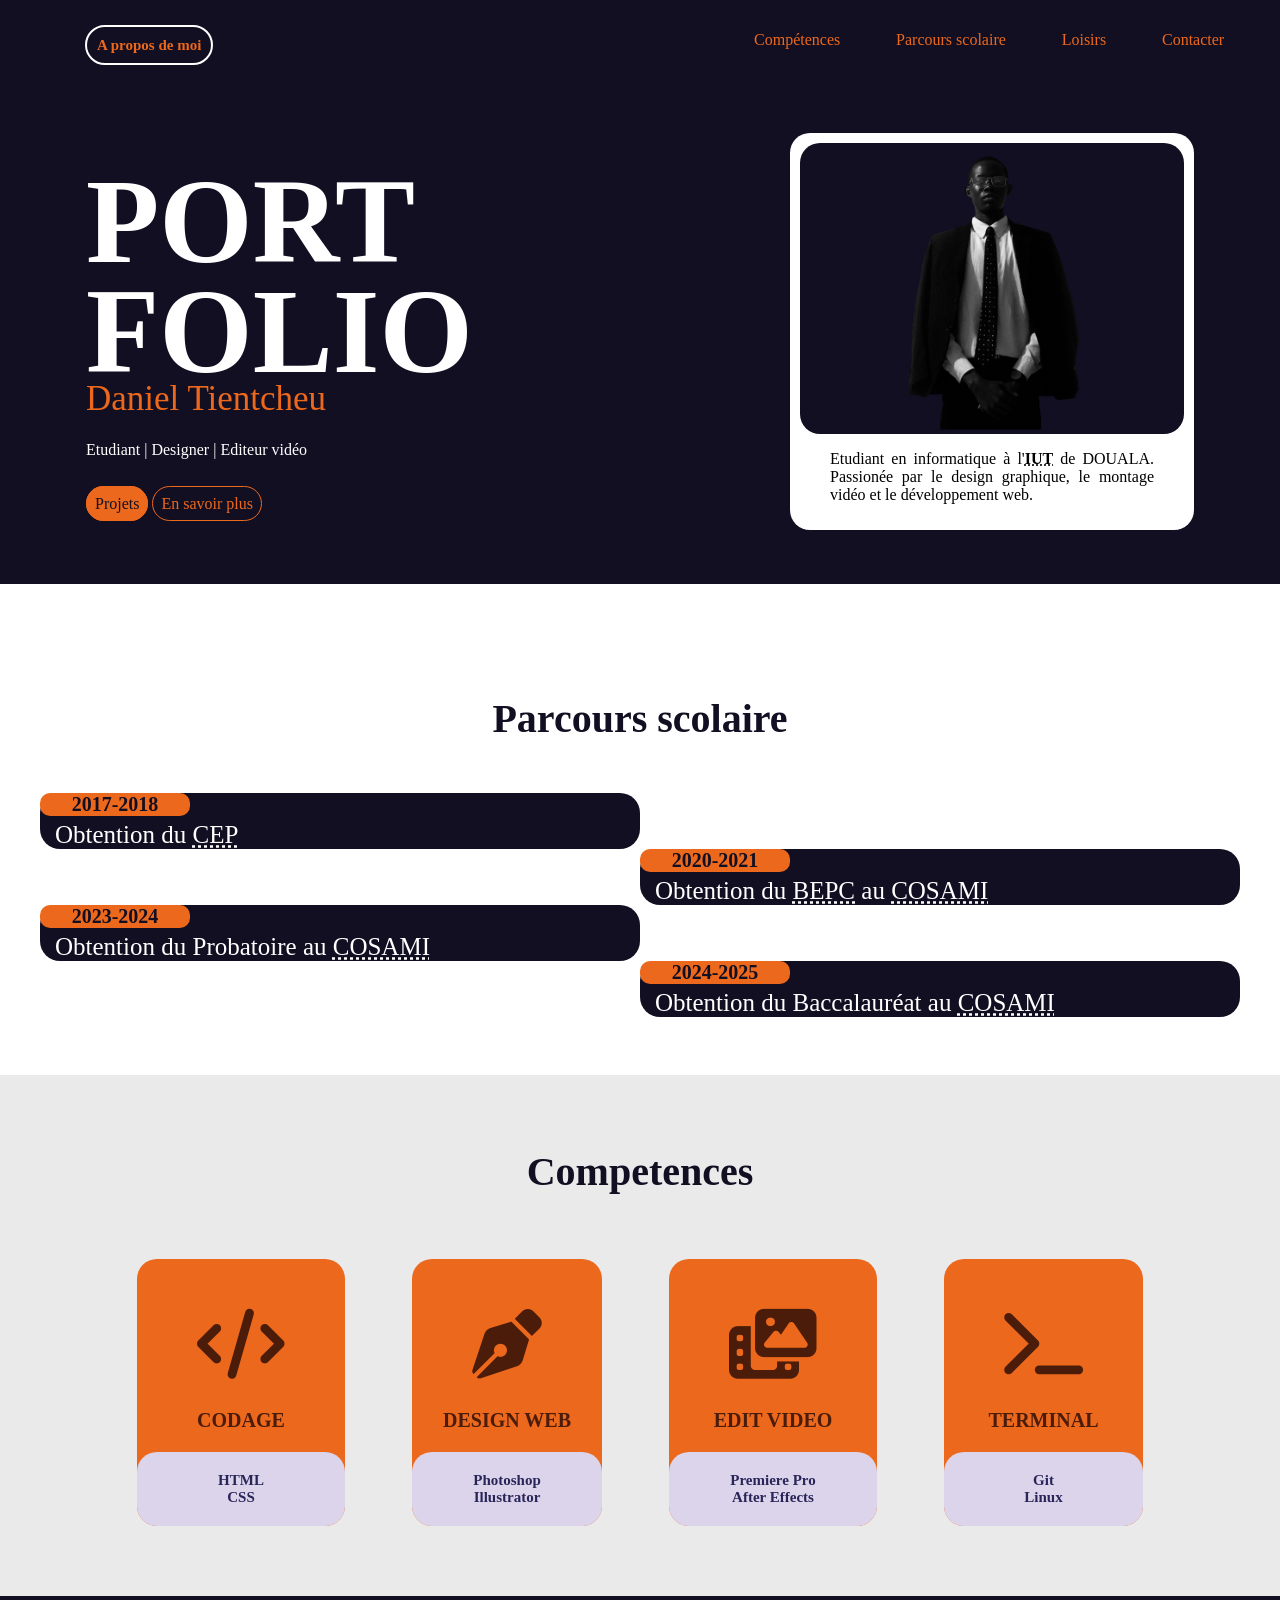
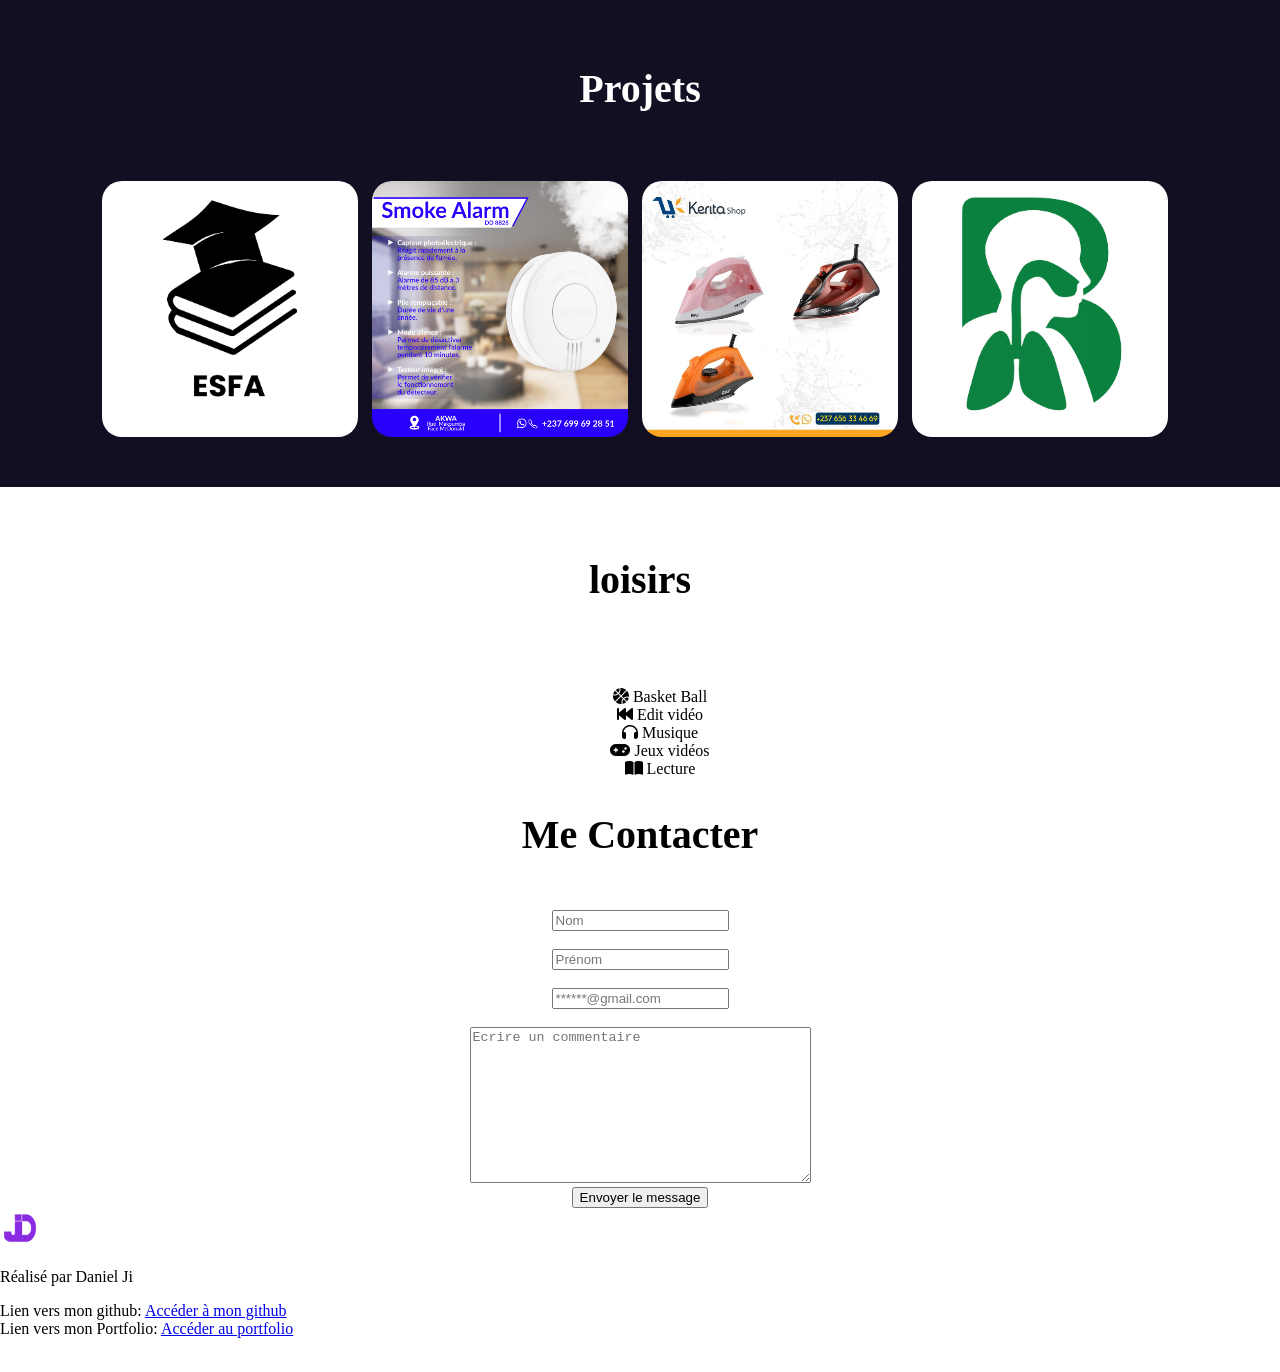
==== commit 84dfd49b: "Version 4" ====
--- a/index.html
+++ b/index.html
@@ -53,7 +53,7 @@
             <div class="left">
                 <h3>2017-2018</h3>
                 <div>
-                    <p>Obtention du <abbr title="Certificat Etude Primaire">CEP</abbr></p>
+                    <p>Obtention du <abbr title="Certificat d'Etude Primaire">CEP</abbr></p>
                 </div>
             </div>
             <div class="oneright">
@@ -128,38 +128,51 @@
                 </div>
             </div>
         </section>
-        <br>
         <section id="Projets" class="blanc">
+            <br><br>
             <h2><span>Projets</span></h2>
+            <br><br>
             <div id="pj">
-                <div>
-                    <div><img src="Logo 2 Cahier de charge.png" alt="Logo ESFA" width="150px"></div>
-                    <h4>Réalisation d'un logo</h4>
-                    <p class="sub">Dans le cadre d'un projet d'école<br>de conception d'application<br>d'apprentissage
-                    </p>
-                </div>
-                <div>
-                    <div><img src="Smoke Alarm.png" alt="" width="150px"></div>
-                    <h4>Flyer détecteur de fumée</h4>
-                    <p class="sub">Réalisation d'une affiche<br>minimaliste d'un détecteur<br>de fumée
-                    </p>
-                </div>
-                <div>
-                    <div><img src="Flyer.jpeg" alt="" width="150px"></div>
-                    <h4>Réalisation d'une affiche</h4>
-                    <p class="sub">Affiche pour la vente<br>d'appareil électronique
-                    </p>
-                </div>
-                <div>
-                    <div><img src="Icône appli DUT.png" alt="" width="150px"></div>
-                    <h4>Réalisation d'un logo</h4>
-                    <p class="sub">Dans le cadre d'un projet d'école<br>de conception d'application<br>de santé</p>
-                </div>
-            </div>
-        </section>
-        <br>
-        <section id="hobby" class="blanc">
+                <div class="card">
+                    <img src="Logo 2 Cahier de charge.png" alt="Logo ESFA">
+                    <div class="overlay">
+                        <h4>Réalisation d'un logo</h4>
+                        <p class="sub">Dans le cadre d'un projet d'école<br>de conception
+                            d'application<br>d'apprentissage
+                        </p>
+                    </div>
+                </div>
+                <div class="card">
+                    <img src="Smoke Alarm.png" alt="">
+                    <div class="overlay">
+                        <h4>Flyer détecteur de fumée</h4>
+                        <p class="sub">Réalisation d'une affiche<br>minimaliste d'un détecteur<br>de fumée
+                        </p>
+                    </div>
+                </div>
+                <div class="card">
+                    <img src="Flyer.jpeg" alt="">
+                    <div class="overlay">
+                        <h4>Réalisation d'une affiche</h4>
+                        <p class="sub">Affiche pour la vente<br>d'appareil électronique
+                        </p>
+                    </div>
+                </div>
+                <div class="card">
+                    <img src="Icône appli DUT.png" alt="">
+                    <div class="overlay">
+                        <h4>Réalisation d'un logo</h4>
+                        <p class="sub">Dans le cadre d'un projet d'école<br>de conception d'application<br>de santé
+                        </p>
+                    </div>
+                </div>
+            </div>
+            <br><br>
+        </section>
+        <section id="hobby" class="hb">
+            <br><br>
             <h2><span>loisirs</span></h2>
+            <br><br>
             <ol>
                 <li><i class="fa-solid fa-basketball"></i> Basket Ball</li>
                 <li><i class="fa-solid fa-backward-fast"></i> Edit vidéo</li>
@@ -168,7 +181,6 @@
                 <li><i class="fa-solid fa-book-open"></i> Lecture</li>
             </ol>
         </section>
-        <br>
         <form id="Contact">
             <h2><span>Me Contacter</span></h2>
             <br>
@@ -191,7 +203,6 @@
             <button type="submit" id="zone2">Envoyer le message</button>
         </form>
     </main>
-    <br <br>
     <footer>
         <div>
             <img src="Logo about me.png" alt="" width="40px">
--- a/style.css
+++ b/style.css
@@ -1,6 +1,9 @@
 body {
     margin: 0px;
-    background-color: rgb(19, 15, 35);
+}
+
+main {
+    margin: auto;
 }
 
 /* Entête */
@@ -9,7 +12,7 @@
     display: flex;
     align-content: center;
     width: 100%;
-    background-color: rgba(19, 15, 35, 0.95);
+    background-color: rgb(19, 15, 35);
     display: flex;
     position: fixed;
     top: 0px;
@@ -41,16 +44,16 @@
     text-decoration: none;
     color: rgb(236, 104, 28);
     font-family: Poppins;
-    /* font-weight: bold; */
     border-radius: 30px;
 }
 
 #start {
     display: flex;
-    margin-top: 80px;
+    margin-top: 79px;
     margin-bottom: 20px;
     align-items: center;
     justify-content: center;
+    background-color: rgb(19, 15, 35);
 }
 
 .stdev {
@@ -105,96 +108,11 @@
     text-decoration: none;
 }
 
-#tb {
-    /* margin-left: 20px; */
-    color: white;
-}
-
-
-#tb>#start {
-    margin-top: 79px;
-    display: flex;
-    align-items: center;
-    margin-bottom: 0%;
-}
-
-
-/* Partie descriptive */
-
-#desp {
-    position: relative;
-    padding: 10% 0%;
-    margin: 0%;
-    color: white;
-    font-family: Lato;
-}
-
-.blanc {
-    color: white;
-    width: 100%;
-    text-align: center;
-    /* margin-top: 30px;
-    margin-bottom: 80px; */
-}
-
-
-/* Formulaire et partie principale du code */
-
-main {
-    margin: auto;
-    /* margin-top: 5%; */
-}
-
-form {
-    color: white;
-    text-align: center;
-
-}
-
-/* Pied de page */
-
-footer,
-footer>div>p>a {
-    color: white;
-    text-decoration: none;
-    font-family: Lato;
-}
-
-footer {
-    text-align: center;
-    font-size: 12px;
-    display: flex;
-    align-items: center;
-    justify-content: space-around;
-}
-
-footer>div>p {
-    text-align: justify;
-}
-
-footer>div>span {
-    font-weight: bolder;
-}
-
 /* Transition navbar */
 
 a:hover {
     color: white;
     transition: 0.3s ease;
-}
-
-
-
-i {
-    color: white;
-}
-
-ol {
-    padding: 0px;
-}
-
-ol li {
-    list-style: none;
 }
 
 /* Modification sur le nom première partie */
@@ -209,7 +127,6 @@
     line-height: 110px;
 
 }
-
 
 #name2 {
     position: absolute;
@@ -219,17 +136,7 @@
     line-height: 80px;
     z-index: 2;
     top: 280px;
-    /* left: 0px; */
-}
-
-
-#com {
-    font-family: Harlow solid;
-    font-size: 30px;
-    color: white;
-}
-
-/* Bouton de la première partie */
+}
 
 #btn1 {
     border: solid rgb(236, 104, 28);
@@ -266,6 +173,24 @@
     background-color: rgba(236, 104, 28, 0.2);
 }
 
+/* Partie descriptive */
+
+#desp {
+    position: relative;
+    padding: 10% 0%;
+    margin: 0%;
+    color: white;
+    font-family: Poppins;
+}
+
+.blanc {
+    color: white;
+    width: 100%;
+    text-align: center;
+}
+
+
+
 /* Parcours scolaire */
 
 .clair {
@@ -356,77 +281,105 @@
     padding: 40px;
 }
 
-.zone {
-    width: 50%;
-    padding: 10px;
-    border: solid blueviolet;
-    border-radius: 4px;
-    background-color: rgba(138, 43, 226, 0.2);
-    color: white;
-    font-family: Lato;
+/* section projets */
+
+#Projets {
+    background-color: rgb(19, 15, 35);
+}
+
+.hb {
+    text-align: center;
+}
+
+#Projets>h2 {
+    text-align: center;
+    color: white;
+    font-family: Nevera;
+    font-size: 40px;
+}
+
+#pj>div {
+    align-items: center;
+    display: inline-block;
+    width: 20%;
+    margin-block-end: 10px;
+    margin-inline-end: 10px;
+}
+
+#pj>div>.card>.overlay {
+    text-align: center;
+}
+
+/* Image projet */
+
+.card {
+    position: relative;
+    overflow: hidden;
+    border-radius: 20px;
+}
+
+.card:hover {
+    transition: 0.3s ease;
+    transform: scale(1.05);
+}
+
+.card img {
+    width: 100%;
+    height: 100%;
+    object-fit: cover;
+    display: block;
+}
+
+.card img:hover {
+    transition: 0.3s ease;
+    opacity: 0.2;
+}
+
+.overlay {
+    position: absolute;
+    bottom: 0;
+    /* collé en bas */
+    left: 0;
+    width: 100%;
+    height: 35%;
+    /* seulement 40% de la hauteur */
+    background: linear-gradient(to top, rgba(0, 0, 0, 0.95), transparent);
+    color: #fff;
+    padding: 12px;
+    text-align: center;
+    opacity: 0;
+    transition: opacity 0.4s ease;
+    padding: 0;
+}
+
+/* Apparition au survol */
+.card:hover .overlay {
+    opacity: 1;
+    text-align: center;
+}
+
+
+h4 {
+    color: rgb(236, 104, 28);
+    font-family: Poppins;
     font-weight: bolder;
-}
-
-.zone::placeholder {
-    color: white;
-    opacity: 0.5;
-    font-family: Lato;
-    font-weight: bolder;
-}
-
-#zone2 {
-    width: 52%;
-    border: none;
-    padding: 10px;
-    border-radius: 4px;
-    color: black;
-    font-weight: bolder;
-    font-family: Lato;
-    background-color: rgb(138, 43, 226);
-    text-decoration: none;
-    margin-top: 5px;
-    margin-bottom: 5px;
-}
-
-#pj {
-    display: flex;
-    padding: 30px;
-    justify-content: space-around;
-}
-
-#pj>div {
-    border: solid blueviolet;
-    border-width: 1px;
-    border-radius: 10px;
-    padding: 30px;
-}
-
-#pj>div:hover {
-    background-color: rgba(138, 43, 226, 0.2);
-    transform: scale(1.05);
-}
-
-h4 {
-    color: blueviolet;
-    font-family: Lato;
+    margin: 0;
 }
 
 h2 {
-    font-family: lato;
-    margin: 0px !important;
-}
-
-hr {
-    border: none;
-    height: 2px;
-    background-color: blueviolet;
-}
+    font-family: Nevera;
+    font-size: 40px;
+}
+
 
 .sub {
-    font-family: Lato;
+    font-family: Poppins;
     font-size: 12px;
     font-weight: bolder;
-}
+    margin: 0;
+}
+
+/* compétences */
 
 #dev {
     display: flex;
@@ -470,13 +423,9 @@
     font-size: 20px;
 }
 
-/* #dev>div>.dskill {
-    padding: 100%;
-} */
-
 #dev>div>.dskill>p {
     background-color: rgb(219, 212, 235);
-    font-family: Nevera;
+    font-family: Poppins;
     font-weight: bolder;
     color: rgb(42, 37, 89);
     font-size: 15px;
@@ -485,81 +434,14 @@
     padding: 20px;
 }
 
-
-.niv {
-    color: white;
-    font-weight: 0px;
-}
-
-aside>ul {
-    padding-left: 0px;
-}
-
-#hobby>ol {
-    display: flex;
-    justify-content: space-evenly;
-}
-
-#hobby>ol>li {
-    border: solid blueviolet;
-    border-width: 1.5px;
-    border-radius: 8px;
-    padding: 10px;
-    align-items: center;
-    font-family: Lato;
-}
-
-#hobby>ol>li:hover {
-    background-color: rgba(138, 43, 226, 0.2);
-    transform: scale(1.05);
-}
-
-#hobby>ol>li>i {
-    font-size: 20px;
-    margin-right: 2px;
-}
-
-#hobby>ol>li>i:hover {
-    color: blueviolet;
-}
-
-aside>ul {
-    display: flex;
-    justify-content: space-evenly;
-}
-
-aside>ul>li {
-    border: solid blueviolet;
-    border-width: 1.5px;
-    border-radius: 8px;
-    padding: 10px;
-    align-items: center;
-    font-family: Lato;
-}
-
-aside>ul>li:hover {
-    background-color: rgba(138, 43, 226, 0.2);
-    transform: scale(1.05);
-}
-
-aside>ul>li>i {
-    font-size: 20px;
-    margin-right: 2px;
-}
-
-aside>ul>li>i:hover {
-    color: blueviolet;
-}
-
-h3 {
-    font-family: Lato;
-}
-
-
-
-.stimg>div>p>.nom {
-    font-size: 20px;
-    text-align: center !important;
-    font-weight: bolder;
-    color: rgb(19, 15, 35);
+/* liste ordonnée des loisirs */
+
+ol li {
+    list-style: none;
+}
+
+/* Formulaire */
+
+form {
+    text-align: center;
 }
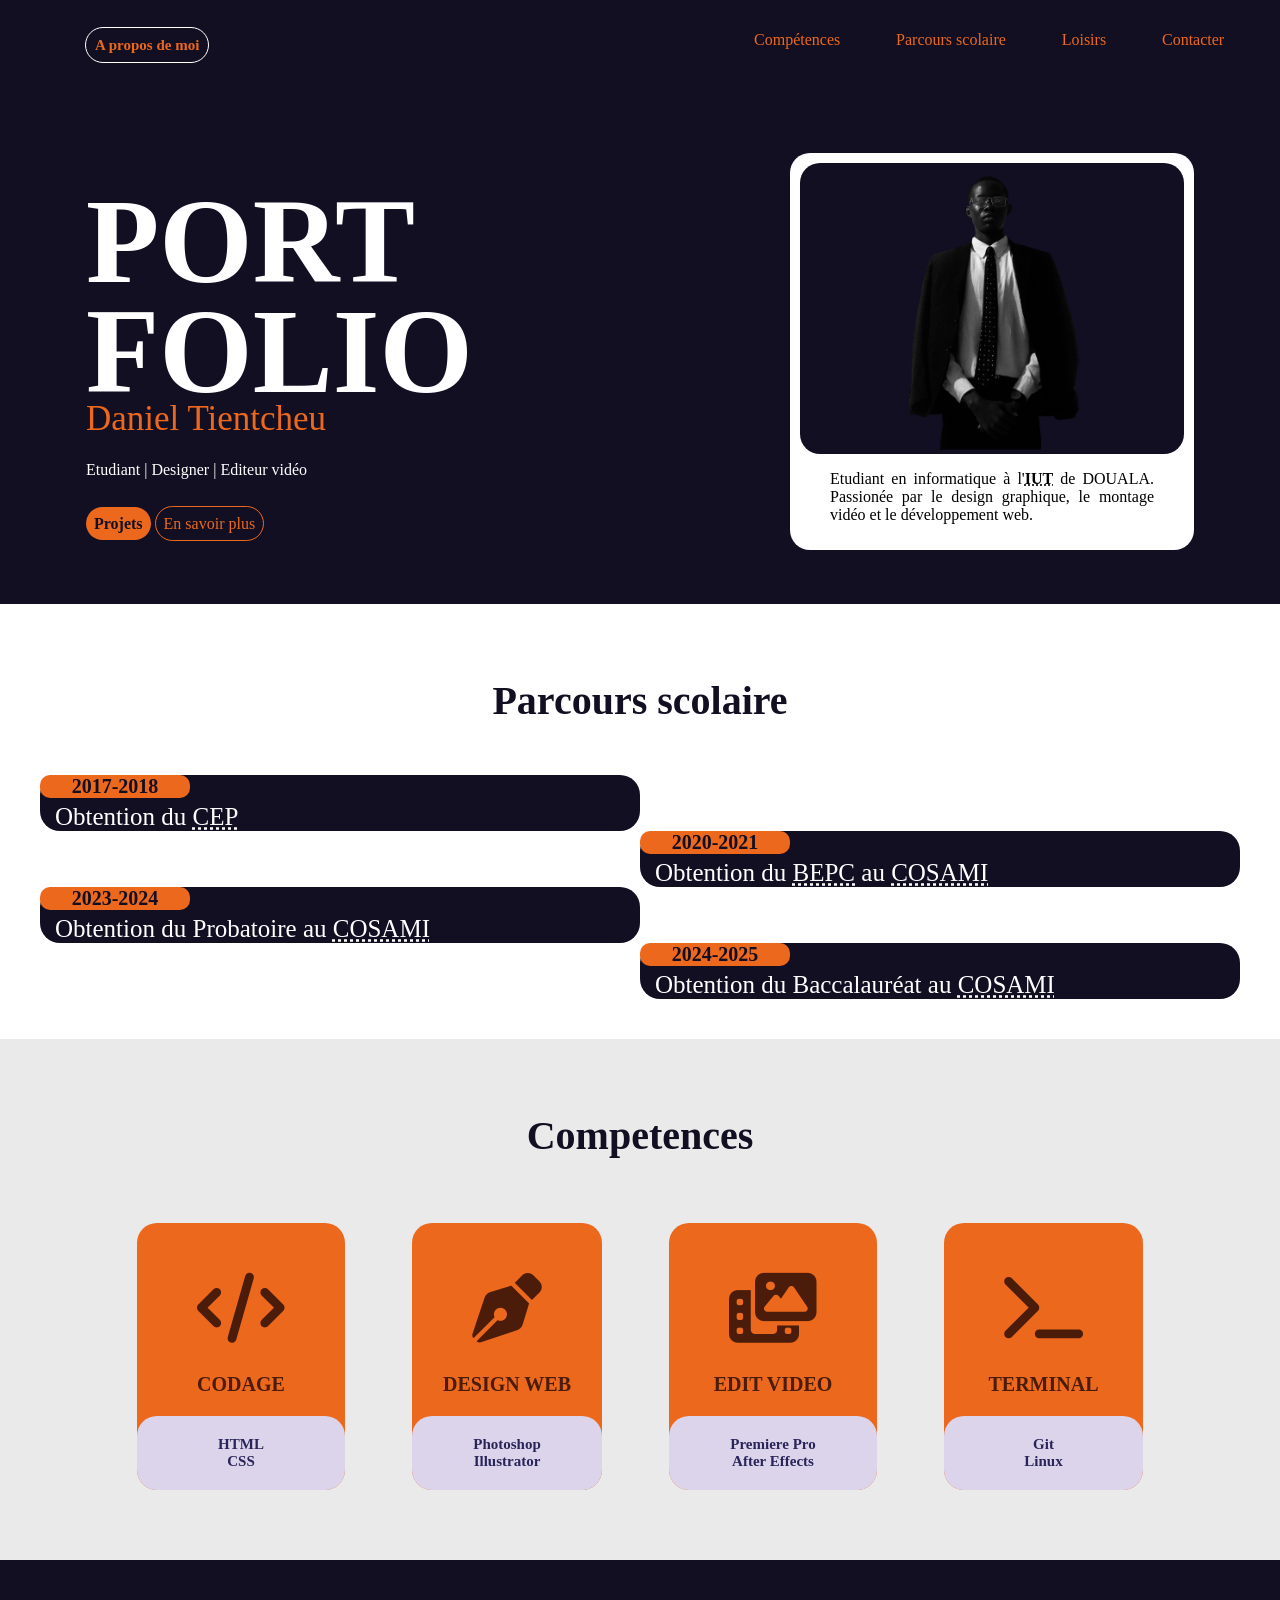
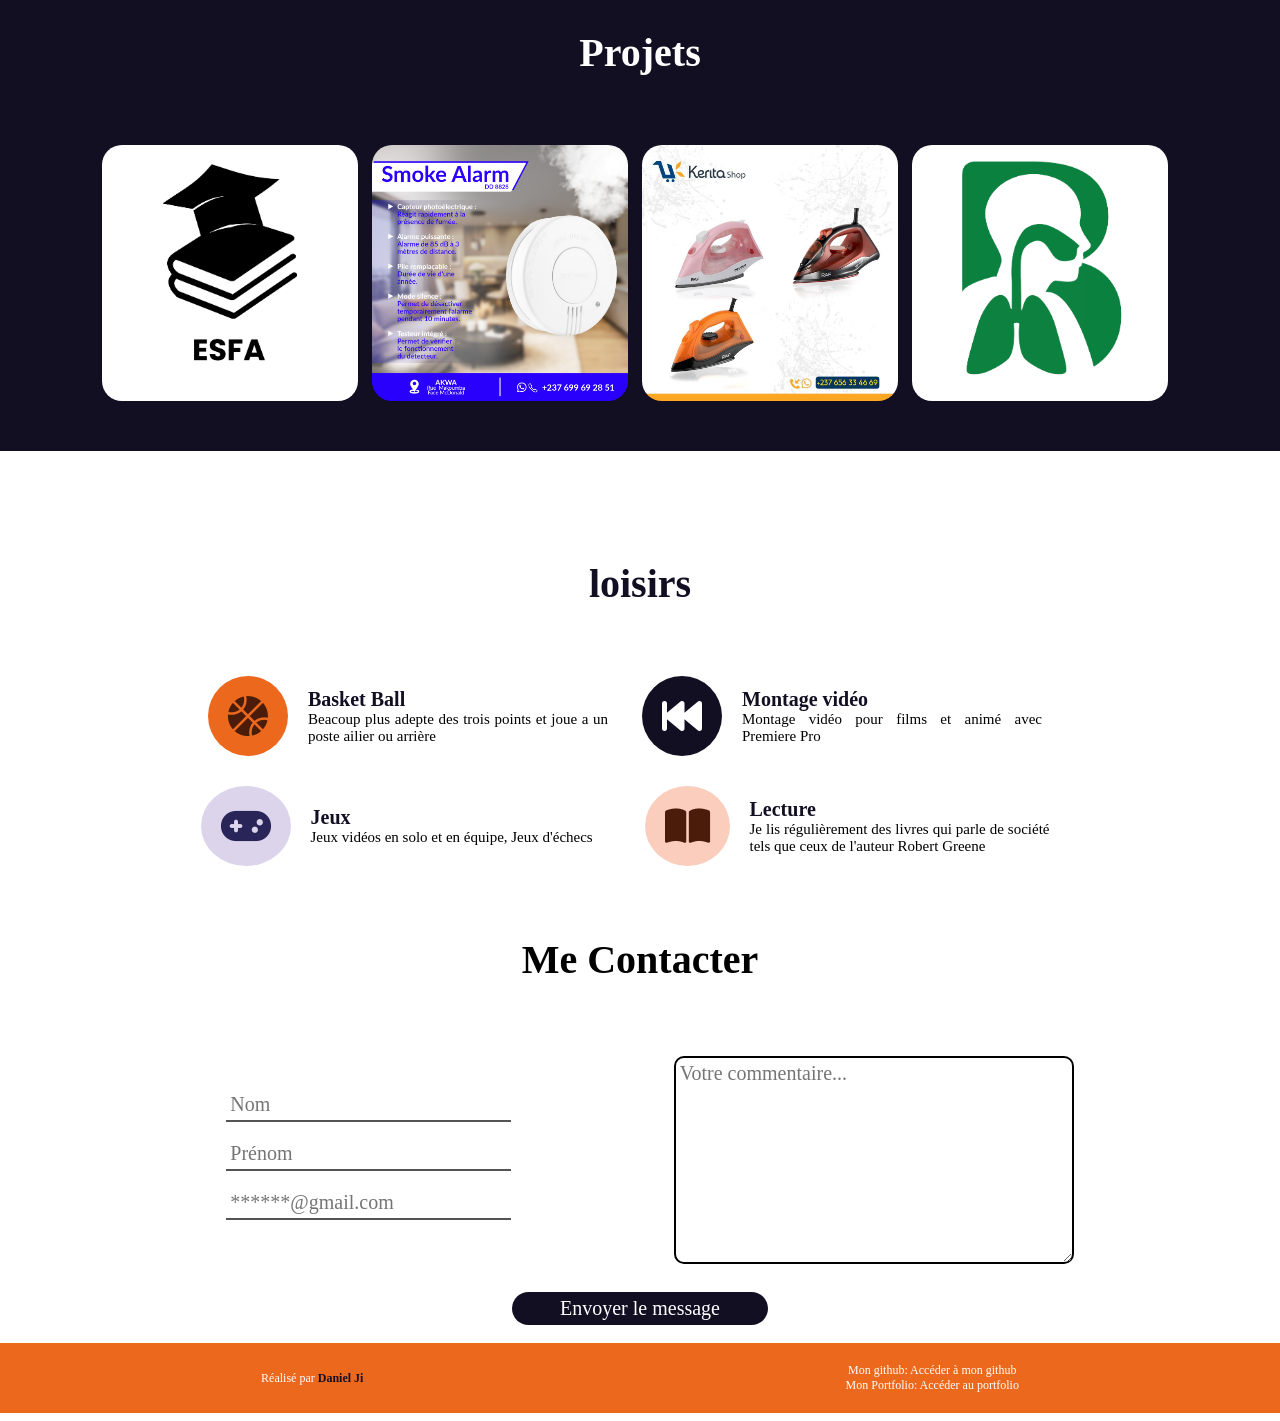
==== commit d09c86f9: "Avant final avant le responsive" ====
--- a/index.html
+++ b/index.html
@@ -44,8 +44,8 @@
                     DOUALA. Passionée par le design graphique, le montage vidéo et le développement web.</p>
             </div>
         </div>
+        <br>
     </section>
-    <br>
     <main>
         <section id="level" class="clair">
             <h2><span>Parcours scolaire</span></h2>
@@ -85,7 +85,6 @@
                     </div>
                 </div>
             </div>
-            <br>
         </section>
         <section id="skills" class="clair2">
             <h2>Competences</h2>
@@ -173,52 +172,67 @@
             <br><br>
             <h2><span>loisirs</span></h2>
             <br><br>
-            <ol>
-                <li><i class="fa-solid fa-basketball"></i> Basket Ball</li>
-                <li><i class="fa-solid fa-backward-fast"></i> Edit vidéo</li>
-                <li><i class="fa-solid fa-headphones"></i> Musique</li>
-                <li><i class="fa-solid fa-gamepad"></i> Jeux vidéos</li>
-                <li><i class="fa-solid fa-book-open"></i> Lecture</li>
-            </ol>
+            <div>
+                <div>
+                    <div class="Orange"><i class="fa-solid fa-basketball"></i></div>
+                    <div class="despl"> <span>Basket Ball</span>
+                        <p>Beacoup plus adepte des trois points et joue a un poste ailier ou arrière</p>
+                    </div>
+                </div>
+                <div>
+                    <div class="violet"><i class="fa-solid fa-backward-fast"></i></div>
+                    <div class="despl"> <span>Montage vidéo</span>
+                        <p>Montage vidéo pour films et animé avec Premiere Pro</p>
+                    </div>
+                </div>
+                <div>
+                    <div class="violetclair"><i class="fa-solid fa-gamepad"></i></div>
+                    <div class="despl"> <span>Jeux</span>
+                        <p>Jeux vidéos en solo et en équipe, Jeux d'échecs
+                        </p>
+                    </div>
+                </div>
+                <div>
+                    <div class="orangeclair"><i class="fa-solid fa-book-open"></i></div>
+                    <div class="despl"> <span>Lecture</span>
+                        <p>Je lis régulièrement des livres qui parle de société tels que ceux de l'auteur
+                            Robert Greene</p>
+                    </div>
+                </div>
+            </div>
         </section>
         <form id="Contact">
             <h2><span>Me Contacter</span></h2>
-            <br>
-            <label for="Name"></label>
-            <input type="text" placeholder="Nom" class="zone" required>
-            </br>
-            </br>
-            <label for="Surname"></label>
-            <input type="text" placeholder="Prénom" class="zone" required>
-            </br>
-            </br>
-            <label for="email"></label>
-            <input type="email" name="E-mail" id="Myemail" placeholder="******@gmail.com" class="zone" required>
-            </br>
-            <label for="feedback"></label>
-            </br>
-            <textarea name="Commentaire" id="commentaire" placeholder="Ecrire un commentaire" rows="10" cols="40"
-                class="zone"></textarea>
-            </br>
-            <button type="submit" id="zone2">Envoyer le message</button>
+            <div>
+                <div>
+                    <label for="Name"></label>
+                    <input type="text" placeholder="Nom" required>
+                    <label for="Surname"></label>
+                    <input type="text" placeholder="Prénom" required>
+                    <label for="email"></label>
+                    <input type="email" name="E-mail" id="Myemail" placeholder="******@gmail.com" required>
+                </div>
+                <div>
+                    <label for="feedback"></label>
+                    <textarea name="Commentaire" id="commentaire" placeholder="Votre commentaire..." cols="30"
+                        rows="8"></textarea>
+                </div>
+            </div>
+            <button type="submit">Envoyer le message</button>
+            <br><br>
         </form>
     </main>
     <footer>
         <div>
-            <img src="Logo about me.png" alt="" width="40px">
             <p>Réalisé par<span> Daniel Ji</span></p>
         </div>
         <div>
-            <p>Lien vers mon github: <a href="https://github.com/MOGOAT0608">Accéder à mon github</a><br>Lien vers mon
+            <p>Mon github: <a href="https://github.com/MOGOAT0608">Accéder à mon github</a><br>Mon
                 Portfolio: <a href="https://portfolio-etudiant-al1u60fjl-mogoat-0608-s-projects.vercel.app">Accéder au
                     portfolio</a>
             </p>
         </div>
     </footer>
-    <br>
-
-
-
 </body>
 
 </html>
--- a/style.css
+++ b/style.css
@@ -1,5 +1,7 @@
 body {
-    margin: 0px;
+    margin: 0;
+    /* background-color: rgb(236, 104, 28); */
+    padding: 0;
 }
 
 main {
@@ -30,10 +32,10 @@
     font-family: Poppins, regular;
     color: rgb(236, 104, 28);
     border: solid white;
-    border-radius: 20px;
-    padding: 10px;
+    border-radius: 30px;
+    padding: 9px;
     font-size: 15px;
-    border-width: 2px;
+    border-width: 1.5px;
 }
 
 header>nav {
@@ -50,7 +52,7 @@
 #start {
     display: flex;
     margin-top: 79px;
-    margin-bottom: 20px;
+    padding-top: 20px;
     align-items: center;
     justify-content: center;
     background-color: rgb(19, 15, 35);
@@ -139,21 +141,20 @@
 }
 
 #btn1 {
-    border: solid rgb(236, 104, 28);
-    border-width: 1px;
     background-color: rgb(236, 104, 28);
     text-decoration: none;
     color: rgb(19, 15, 35);
-    /* font-weight: bolder; */
-    font-family: Poppins, Bold;
+    font-weight: bolder;
+    font-family: Poppins, ;
     border-radius: 20px;
     padding: 8px;
 }
 
 #btn1:hover {
-    transition: 0.3s ease;
     background-color: rgb(231, 231, 231);
     color: rgb(19, 15, 35);
+    transition: 0.3s ease;
+    transform: scale(1.05);
 }
 
 .btn2 {
@@ -169,8 +170,9 @@
 }
 
 .btn2:hover {
-    transition: 0.3s ease;
     background-color: rgba(236, 104, 28, 0.2);
+    transition: 0.3s ease;
+    transform: scale(1.05);
 }
 
 /* Partie descriptive */
@@ -285,10 +287,6 @@
 
 #Projets {
     background-color: rgb(19, 15, 35);
-}
-
-.hb {
-    text-align: center;
 }
 
 #Projets>h2 {
@@ -436,12 +434,177 @@
 
 /* liste ordonnée des loisirs */
 
-ol li {
-    list-style: none;
+.hb {
+    background-color: white;
+    padding: 40px;
+    align-items: center;
+    text-align: center;
+}
+
+.hb h2 {
+    text-align: center;
+    color: rgb(19, 15, 35);
+    font-family: Nevera;
+    font-size: 40px;
+}
+
+
+
+.hb>div>div {
+    display: inline-flex;
+    align-items: center;
+    margin-bottom: 30px;
+    margin-right: 30px;
+
+}
+
+.hb>div>div:hover {
+    transition: 0.3s ease;
+    transform: scale(1.05);
+}
+
+.hb>div>div i {
+    background-color: rgb(236, 104, 28);
+    color: rgb(75, 28, 10);
+    border-radius: 50%;
+    font-size: 40px;
+    padding: 20px;
+}
+
+.hb>div>div>.violet>i {
+    background-color: rgb(19, 15, 35);
+    color: white;
+}
+
+.hb>div>div>.violetclair>i {
+    background-color: rgb(219, 212, 235);
+    color: rgb(42, 37, 89);
+}
+
+.hb>div>div>.orangeclair>i {
+    background-color: rgb(250, 205, 188);
+    color: rgb(75, 28, 10);
+}
+
+.hb>div>div .despl {
+    padding-left: 20px;
+    text-align: justify;
+}
+
+.hb>div>div .despl>span {
+    font-family: Poppins;
+    font-weight: bolder;
+    color: rgb(19, 15, 35);
+    font-size: 20px;
+}
+
+.hb>div>div .despl>p {
+    text-align: justify;
+    font-family: Poppins;
+    width: 300px;
+    font-size: 15px;
+    margin: 0;
 }
 
 /* Formulaire */
 
 form {
     text-align: center;
+    background-color: white;
+}
+
+form>h2 {
+    margin-top: 0;
+}
+
+form>div {
+    display: flex;
+    align-items: center;
+    justify-content: space-evenly;
+    padding: 40px;
+}
+
+form>div>div {
+    display: grid;
+}
+
+form>div>div>input {
+    margin: 8px;
+    width: 100%;
+    font-size: 20px;
+    border-left: none;
+    border-right: none;
+    border-top: none;
+    border-bottom-width: 2px;
+    border-bottom-color: black;
+    padding: 4px;
+}
+
+
+form>div>div>textarea {
+    width: 100%;
+    height: 100%;
+    font-size: 20px;
+    border-radius: 10px;
+    padding: 4px;
+    border-width: 2px;
+    border-color: black;
+}
+
+form>div>div>input::placeholder,
+form>div>div>textarea::placeholder {
+    font-family: Poppins;
+}
+
+form>button {
+    background-color: rgb(19, 15, 35);
+    padding: 5px;
+    color: white;
+    font-family: Poppins;
+    width: 20%;
+    border-radius: 30px;
+    font-size: 20px;
+    border: 0;
+}
+
+form>button:hover {
+    transition: 0.3s ease;
+    transform: scale(1.05);
+    background: linear-gradient(to left, rgb(19, 15, 35), rgb(42, 37, 89));
+}
+
+
+/* footer */
+
+footer {
+    background-color: rgb(236, 104, 28);
+    color: white;
+    text-align: center;
+    padding: 20px;
+}
+
+footer {
+    display: flex;
+    justify-content: space-around;
+    align-items: center;
+}
+
+footer>div>p {
+    margin: 0;
+    font-size: 12px;
+    font-family: Poppins;
+}
+
+footer>div>p>span {
+    color: rgb(19, 15, 35);
+    font-weight: bold;
+}
+
+footer>div>p>a {
+    text-decoration: none;
+    color: white;
+}
+
+footer>div>p>a:hover {
+    color: rgb(19, 15, 35);
 }
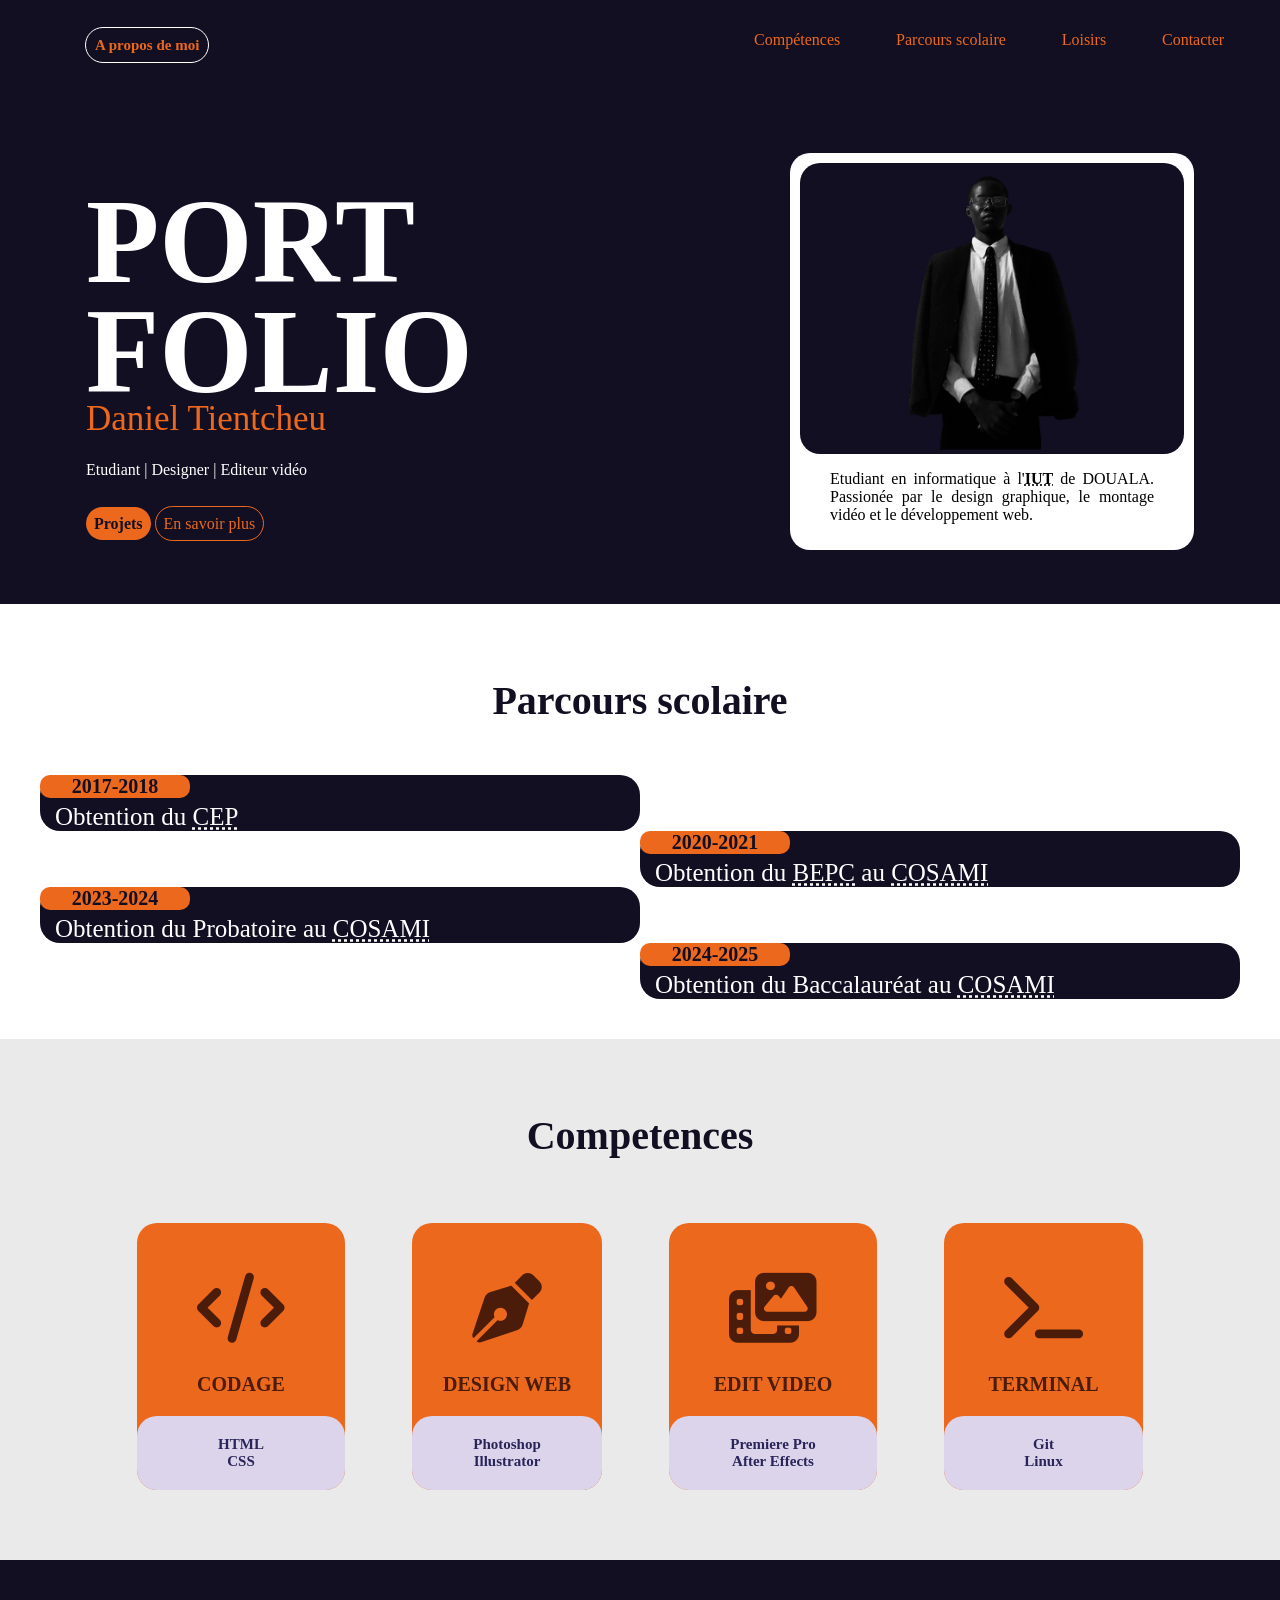
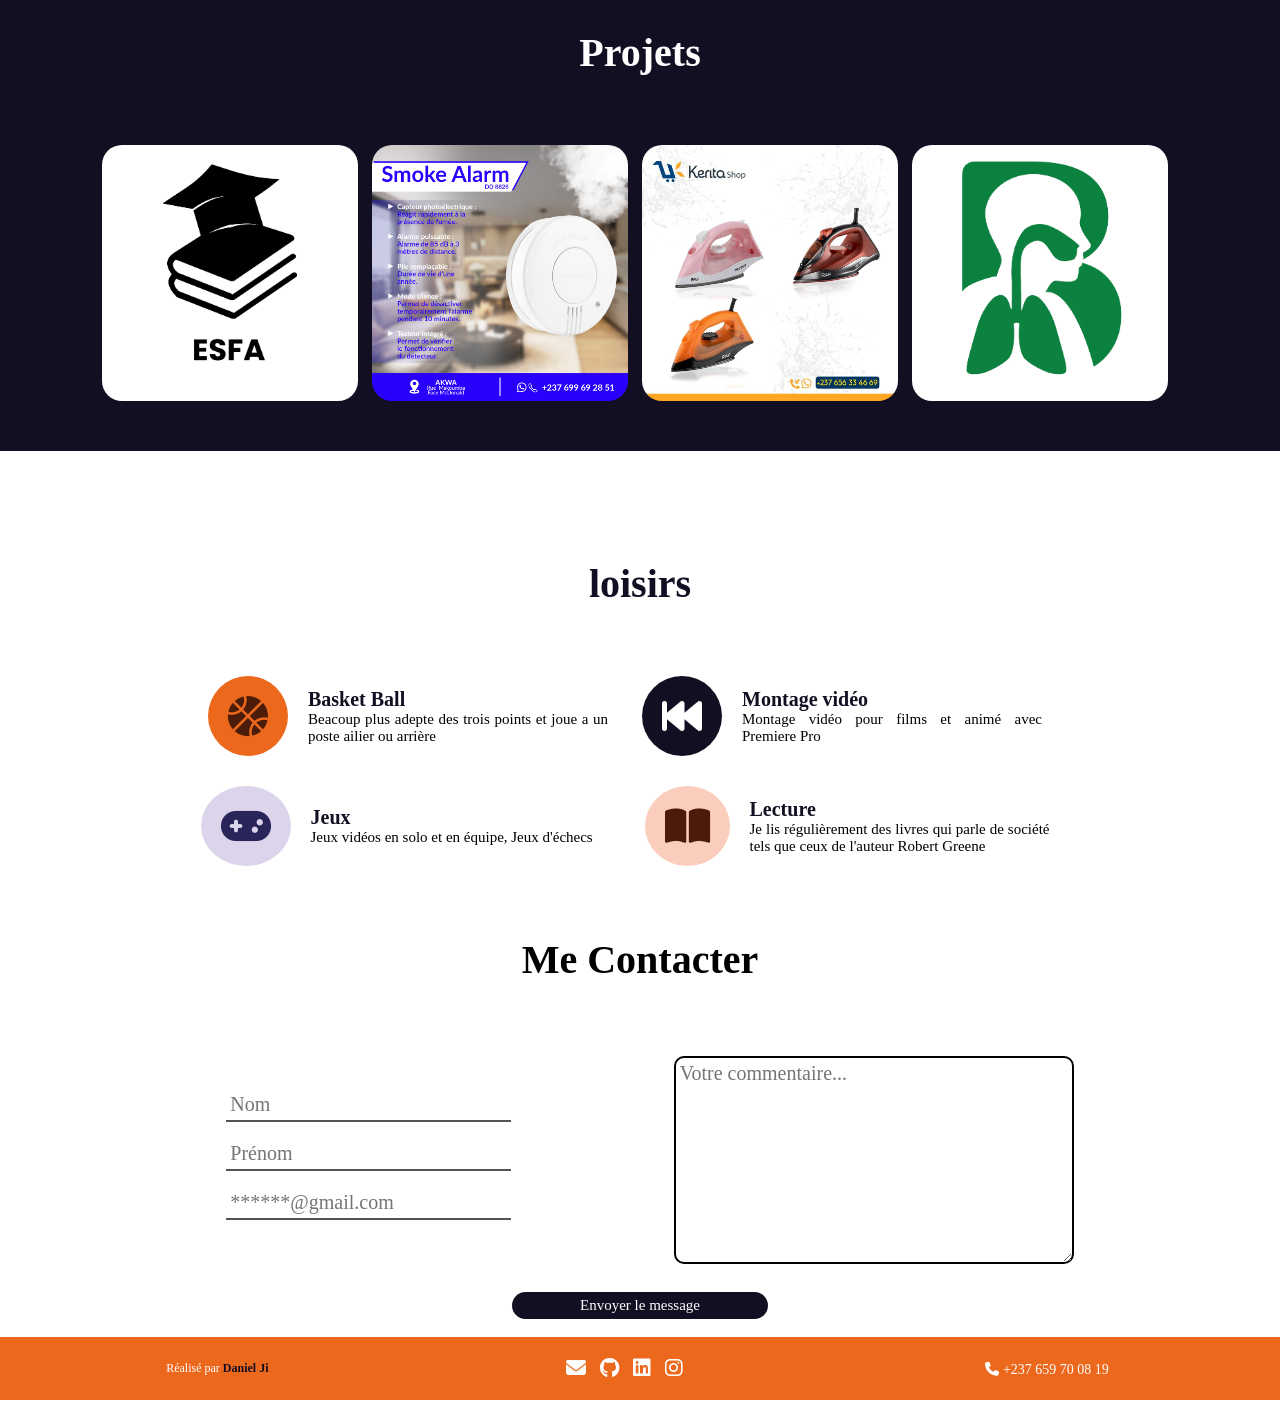
==== commit 31f75aef: "Arrangement du footer" ====
--- a/index.html
+++ b/index.html
@@ -227,10 +227,14 @@
             <p>Réalisé par<span> Daniel Ji</span></p>
         </div>
         <div>
-            <p>Mon github: <a href="https://github.com/MOGOAT0608">Accéder à mon github</a><br>Mon
-                Portfolio: <a href="https://portfolio-etudiant-al1u60fjl-mogoat-0608-s-projects.vercel.app">Accéder au
-                    portfolio</a>
-            </p>
+            <a href="mailto:dji74106@gmail.com"><i class="fa-solid fa-envelope"></i></a>
+            <a href="https://github.com/MOGOAT0608" target="_blank"><i class="fa-brands fa-github"></i></a>
+            <a href="https://www.linkedin.com/in/daniel-tientcheu-ji-0b1b4b1b6/" target="_blank"><i
+                    class="fa-brands fa-linkedin"></i></a>
+            <a href="https://www.instagram.com/daniel_ji/" target="_blank"><i class="fa-brands fa-instagram"></i></a>
+        </div>
+        <div class="phone">
+            <a href="tel:+237659700819"><i class="fa-solid fa-phone"></i> +237 659 70 08 19</a>
         </div>
     </footer>
 </body>
--- a/style.css
+++ b/style.css
@@ -563,7 +563,7 @@
     font-family: Poppins;
     width: 20%;
     border-radius: 30px;
-    font-size: 20px;
+    font-size: 15px;
     border: 0;
 }
 
@@ -600,11 +600,21 @@
     font-weight: bold;
 }
 
-footer>div>p>a {
+footer>div>a {
     text-decoration: none;
     color: white;
-}
-
-footer>div>p>a:hover {
-    color: rgb(19, 15, 35);
+    font-size: 20px;
+    padding: 5px;
+}
+
+
+footer>div>a:hover {
+    color: rgb(19, 15, 35);
+}
+
+.phone a {
+    text-decoration: none;
+    color: white;
+    font-size: 14px;
+    padding: 5px;
 }
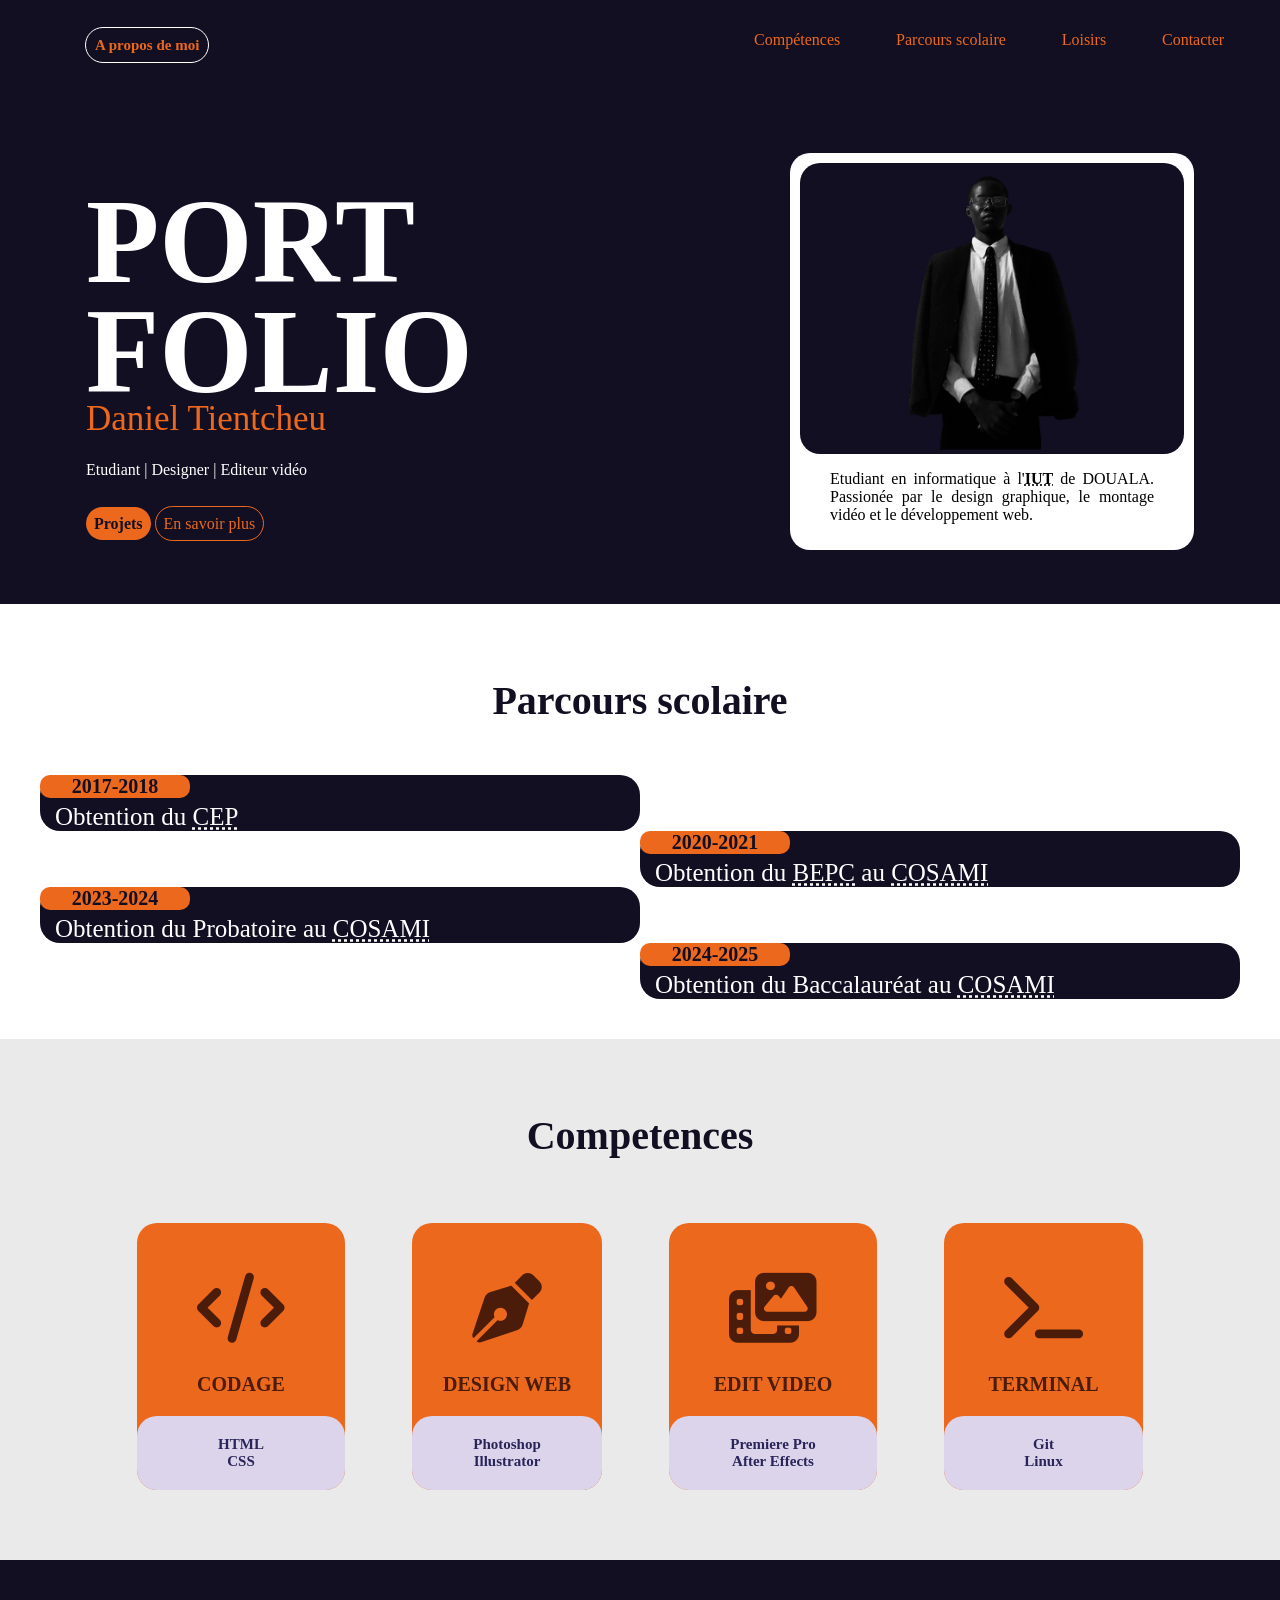
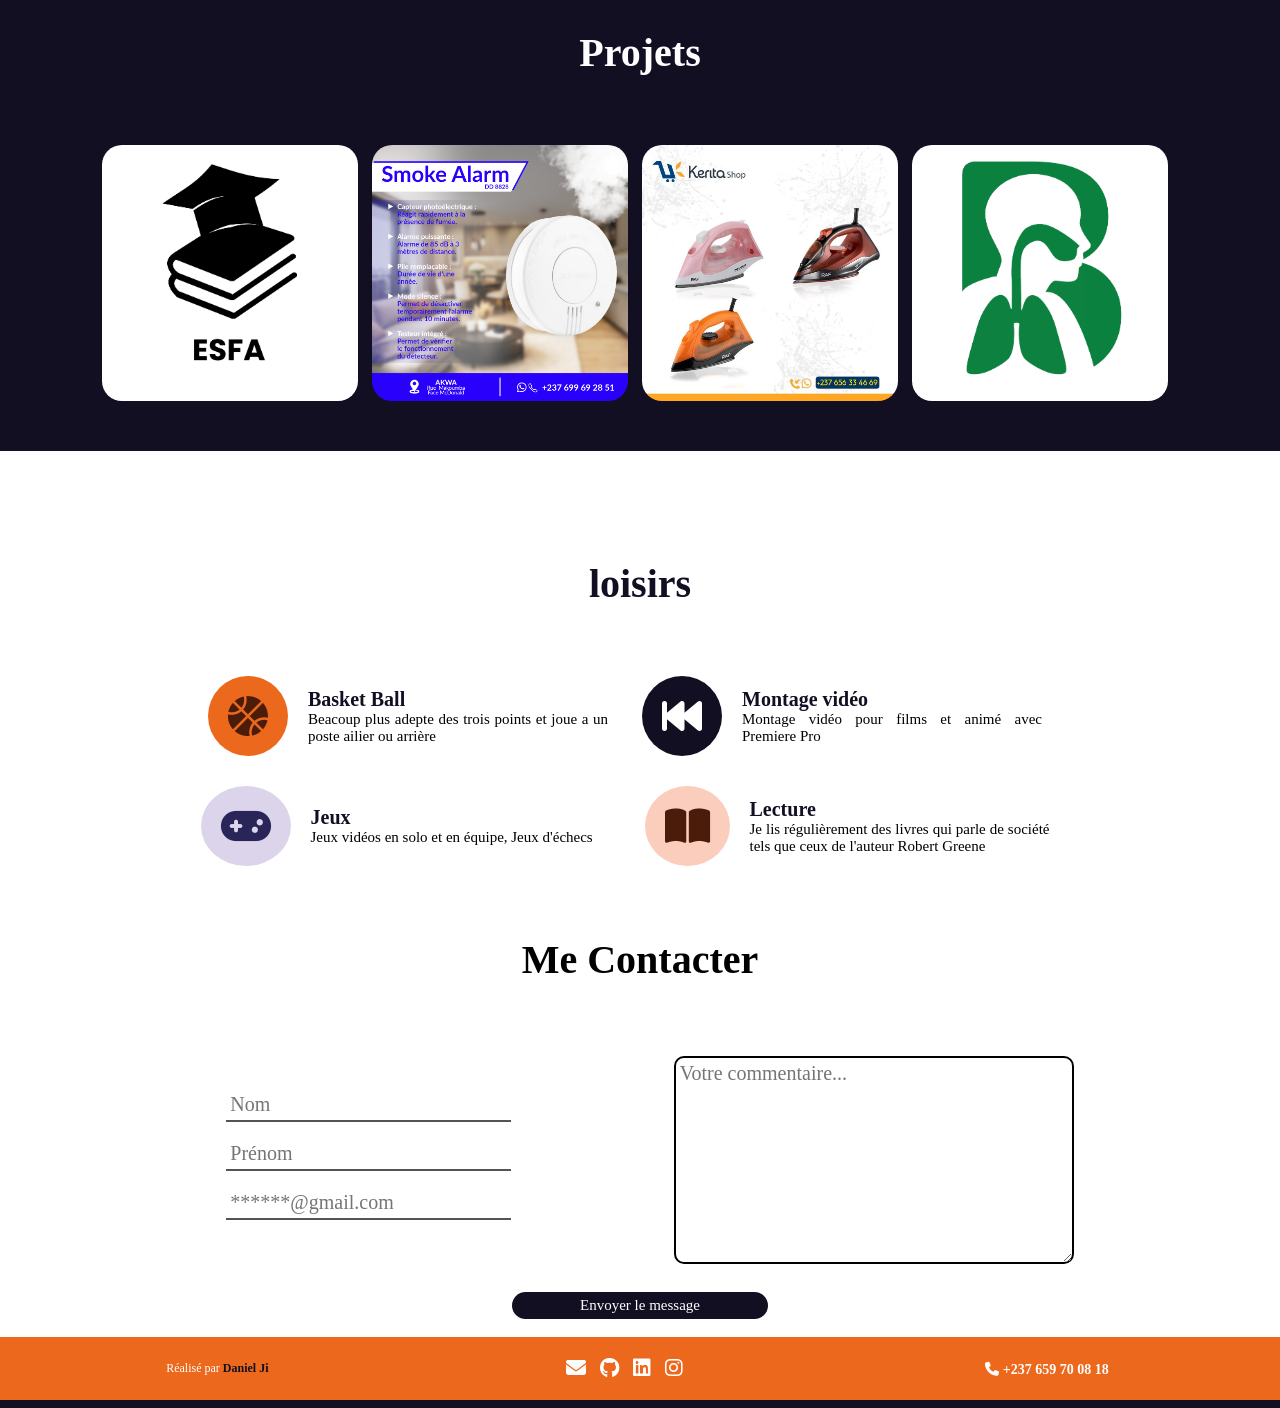
==== commit ab5273c0: "Début du responsive" ====
--- a/index.html
+++ b/index.html
@@ -227,14 +227,16 @@
             <p>Réalisé par<span> Daniel Ji</span></p>
         </div>
         <div>
-            <a href="mailto:dji74106@gmail.com"><i class="fa-solid fa-envelope"></i></a>
-            <a href="https://github.com/MOGOAT0608" target="_blank"><i class="fa-brands fa-github"></i></a>
-            <a href="https://www.linkedin.com/in/daniel-tientcheu-ji-0b1b4b1b6/" target="_blank"><i
-                    class="fa-brands fa-linkedin"></i></a>
-            <a href="https://www.instagram.com/daniel_ji/" target="_blank"><i class="fa-brands fa-instagram"></i></a>
+            <a href="mailto:dji74106@gmail.com"><i class="fa-solid fa-envelope" title="Mail"></i></a>
+            <a href="https://github.com/MOGOAT0608" target="_blank" rel="noopener" title="Github"><i
+                    class="fa-brands fa-github"></i></a>
+            <a href="https://www.linkedin.com/in/daniel-jisign-55282a418/" target="_blank" rel="noopener"
+                title="LinkedIn"><i class="fa-brands fa-linkedin"></i></a>
+            <a href="https://www.instagram.com/daniel_ji/" target="_blank" rel="noopener" title="Instagram"><i
+                    class="fa-brands fa-instagram"></i></a>
         </div>
         <div class="phone">
-            <a href="tel:+237659700819"><i class="fa-solid fa-phone"></i> +237 659 70 08 19</a>
+            <a href="tel:+237659700818"><i class="fa-solid fa-phone" title="Téléphone"></i> +237 659 70 08 18</a>
         </div>
     </footer>
 </body>
--- a/style.css
+++ b/style.css
@@ -1,7 +1,7 @@
 body {
     margin: 0;
-    /* background-color: rgb(236, 104, 28); */
     padding: 0;
+    background-color: rgb(19, 15, 35);
 }
 
 main {
@@ -605,6 +605,7 @@
     color: white;
     font-size: 20px;
     padding: 5px;
+    font-family: Poppins;
 }
 
 
@@ -617,4 +618,14 @@
     color: white;
     font-size: 14px;
     padding: 5px;
+    font-weight: bold;
+}
+
+/* Responsive */
+
+@media (max-width: 320px) {
+    header {
+        display: none;
+        width: 320px;
+    }
 }
